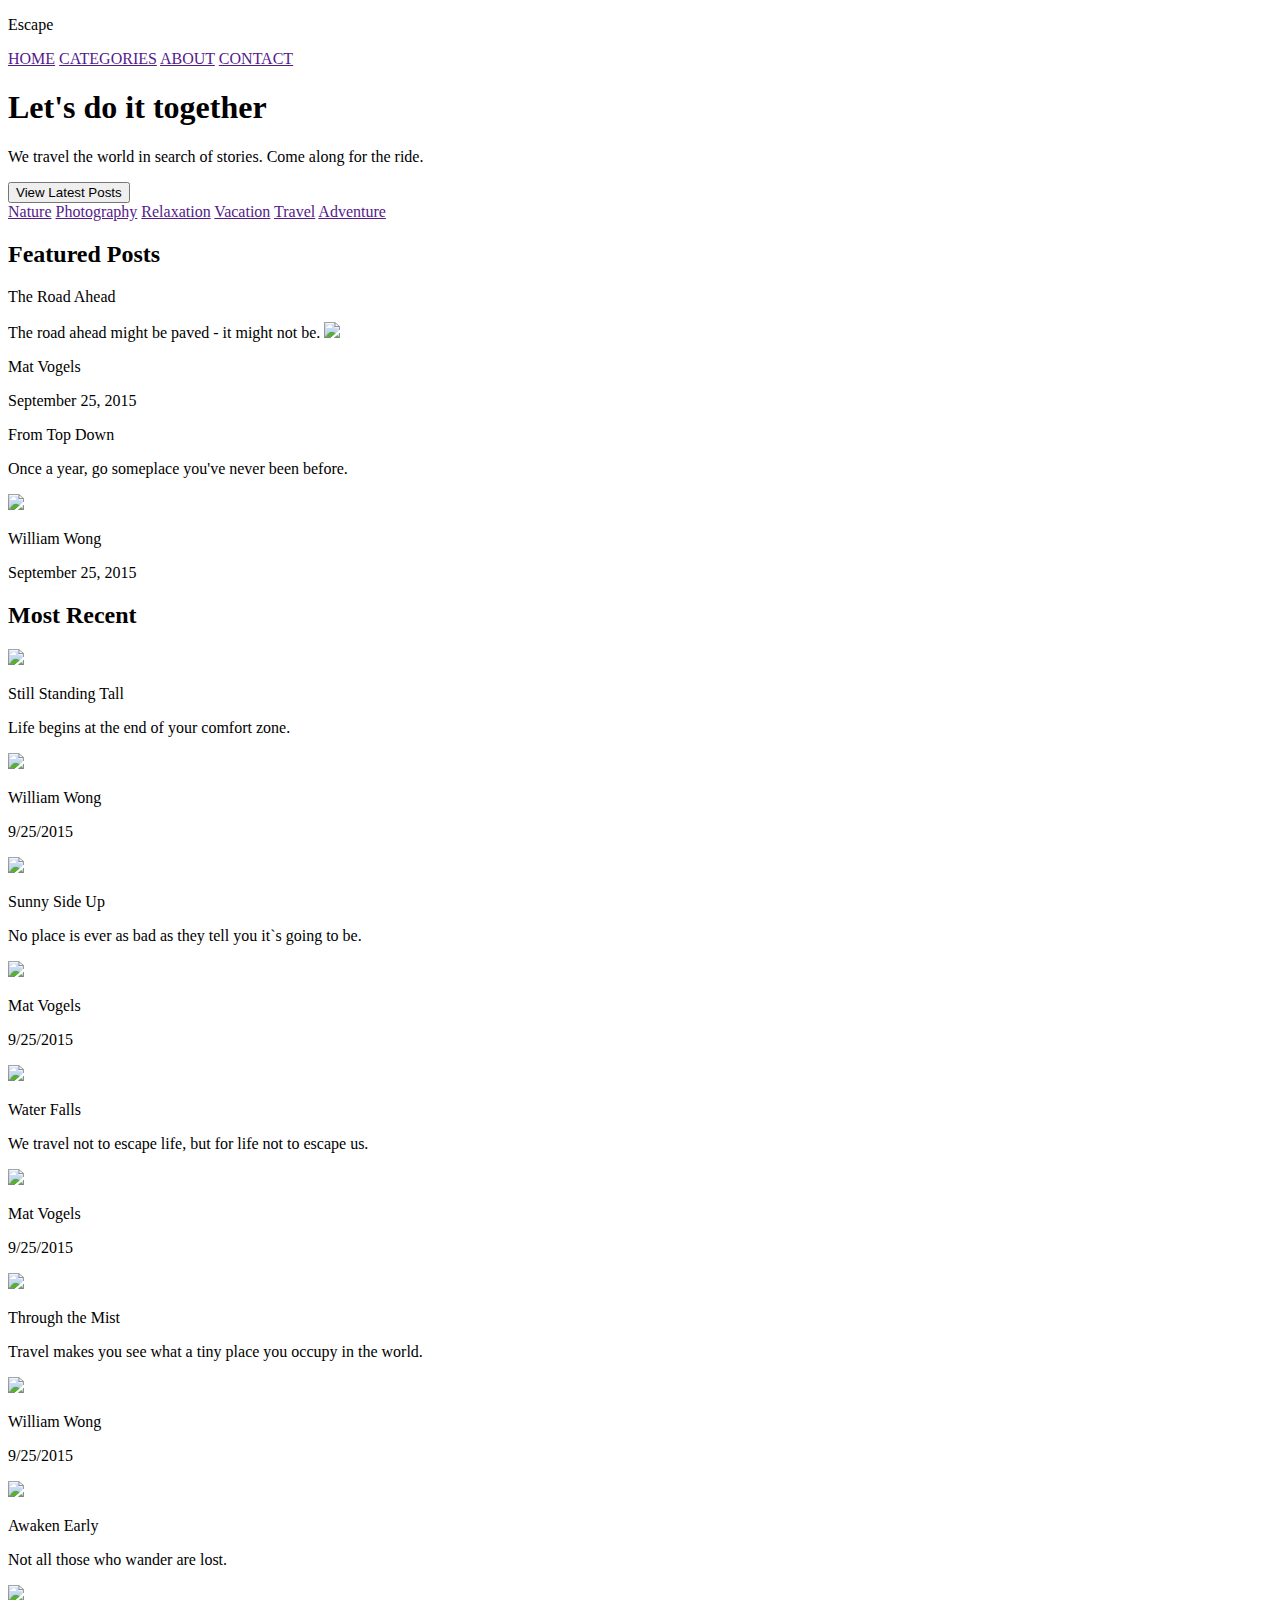
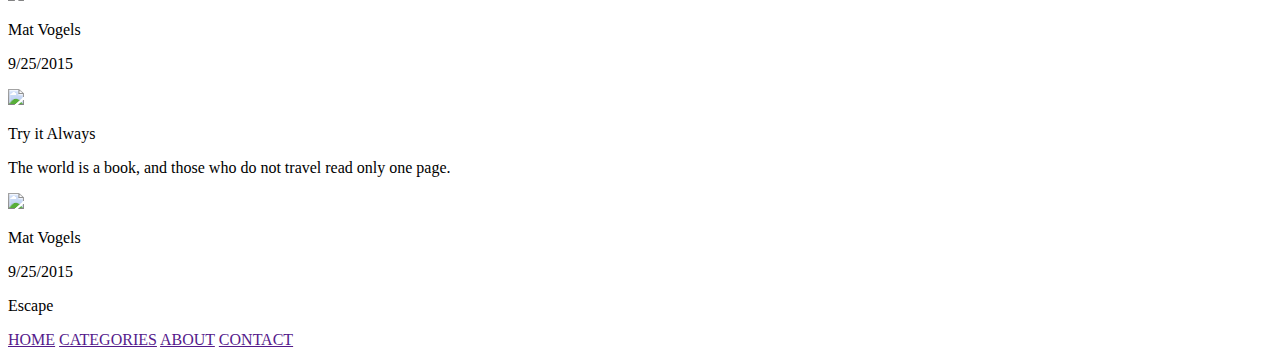
==== lab2/index.html @ 0b94650c "html" ====
<!DOCTYPE html>
<html>
    <header>
        <div>
            <p>Escape</p>
            <nav>
                <a href="">HOME</a>
                <a href="">CATEGORIES</a>
                <a href="">ABOUT</a>
                <a href="">CONTACT</a>
            </nav>
        </div>
        <h1>Let's do it together</h1>
        <p>We travel the world in search of stories. Come along for the ride.</p>
        <button class="LatestPosts" type="button">View Latest Posts</button>
        <nav>
            <a href="">Nature</a>
            <a href="">Photography</a>
            <a href="">Relaxation</a>
            <a href="">Vacation</a>
            <a href="">Travel</a>
            <a href="">Adventure</a>
        </nav>
    </header>
    <body>
        <div class="featuredPosts">
            <h2>Featured Posts</h2>
            <div class="post">
                <p>The Road Ahead</p>
                <p>The road ahead might be paved - it might not be.</span>
                <img src = "img/av/av1.jpg">
                <p>Mat Vogels</p>
                <p>September 25, 2015</p>
            </div>
            <div class="post">
                <p>From Top Down</p>
                <p>Once a year, go someplace you've never been before.</p>
                <img src = "img/av/av2.jpg">
                <p>William Wong</p>
                <p>September 25, 2015</p>
            </div>
        </div> 
        <div class="mostRecent">
            <h2>Most Recent</h2>
            <div class="post">
                <img src = "img/posts/post1.jpg">
                <p>Still Standing Tall</p>
                <p>Life begins at the end of your comfort zone.</p>
                <img src = "img/av/av2.jpg">
                <p>William Wong</p>
                <p>9/25/2015</p>
            </div>
            <div class="post">
                <img src = "img/posts/post2.png">
                <p>Sunny Side Up</p>
                <p>No place is ever as bad as they tell you it`s going to be.</p>
                <img src = "img/av/av1.jpg">
                <p>Mat Vogels</p>
                <p>9/25/2015</p>
            </div>
            <div class="post">
                <img src = "img/posts/post3.png">
                <p>Water Falls</p>
                <p>We travel not to escape life, but for life not to escape us.</p>
                <img src = "img/av/av1.jpg">
                <p>Mat Vogels</p>
                <p>9/25/2015</p>
            </div>
            <div class="post">
                <img src = "img/posts/post4.png">
                <p>Through the Mist</p>
                <p>Travel makes you see what a tiny place you occupy in the world.</p>
                <img src = "img/av/av2.jpg">
                <p>William Wong</p>
                <p>9/25/2015</p>
            </div>
            <div class="post">
                <img src = "img/posts/post5.png">
                <p>Awaken Early</p>
                <p>Not all those who wander are lost.</p>
                <img src = "img/av/av1.jpg">
                <p>Mat Vogels</p>
                <p>9/25/2015</p>
            </div>
            <div class="post">
                <img src = "img/posts/post6.png">
                <p>Try it Always</p>
                <p>The world is a book, and those who do not travel read only one page.</p>
                <img src = "img/av/av1.jpg">
                <p>Mat Vogels</p>
                <p>9/25/2015</p>
            </div>
        </div>      
    </body>
    <footer>
        <div>
            <p>Escape</p>
            <nav>
                <a href="">HOME</a>
                <a href="">CATEGORIES</a>
                <a href="">ABOUT</a>
                <a href="">CONTACT</a>
            </nav>
        </div>
    </footer>
</html>
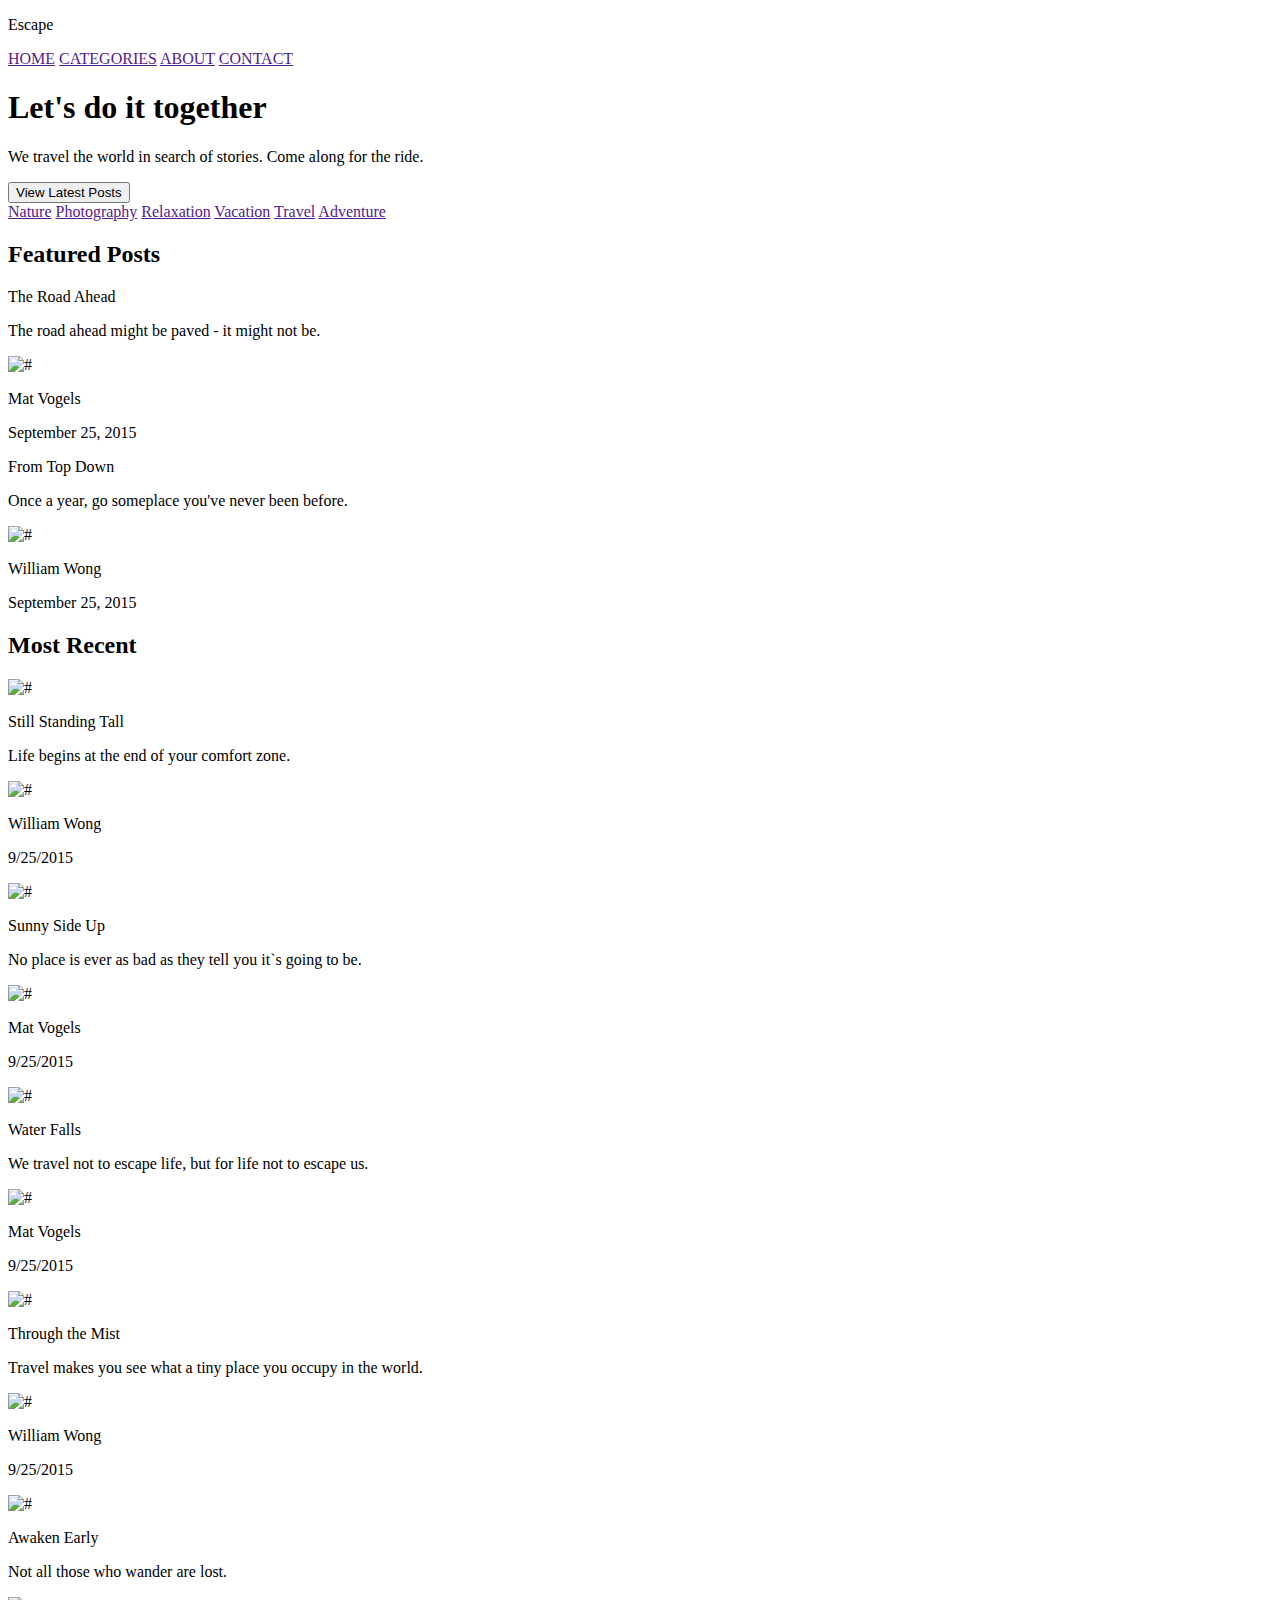
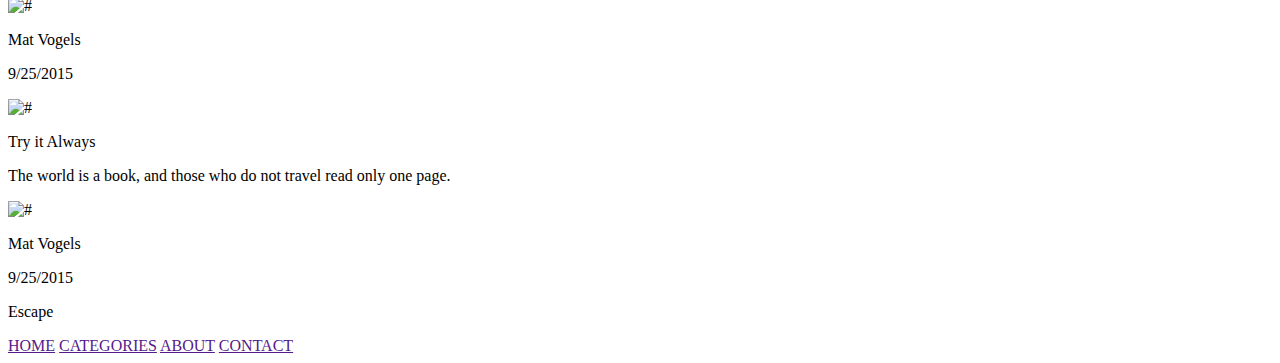
==== commit 85763e1d: "html" ====
--- a/lab2/index.html
+++ b/lab2/index.html
@@ -1,41 +1,45 @@
 <!DOCTYPE html>
-<html>
-    <header>
-        <div>
-            <p>Escape</p>
+<html lang="en-Us">
+    <head>
+        <meta charset="utf-8">
+        <title>Index</title>
+    </head>
+    <body>
+        <header>
+            <div>
+                <p>Escape</p>
+                <nav>
+                    <a href="">HOME</a>
+                    <a href="">CATEGORIES</a>
+                    <a href="">ABOUT</a>
+                    <a href="">CONTACT</a>
+                </nav>
+            </div>
+            <h1>Let's do it together</h1>
+            <p>We travel the world in search of stories. Come along for the ride.</p>
+            <button class="LatestPosts" type="button">View Latest Posts</button>
             <nav>
-                <a href="">HOME</a>
-                <a href="">CATEGORIES</a>
-                <a href="">ABOUT</a>
-                <a href="">CONTACT</a>
+                <a href="">Nature</a>
+                <a href="">Photography</a>
+                <a href="">Relaxation</a>
+                <a href="">Vacation</a>
+                <a href="">Travel</a>
+                <a href="">Adventure</a>
             </nav>
-        </div>
-        <h1>Let's do it together</h1>
-        <p>We travel the world in search of stories. Come along for the ride.</p>
-        <button class="LatestPosts" type="button">View Latest Posts</button>
-        <nav>
-            <a href="">Nature</a>
-            <a href="">Photography</a>
-            <a href="">Relaxation</a>
-            <a href="">Vacation</a>
-            <a href="">Travel</a>
-            <a href="">Adventure</a>
-        </nav>
-    </header>
-    <body>
+        </header>
         <div class="featuredPosts">
             <h2>Featured Posts</h2>
             <div class="post">
                 <p>The Road Ahead</p>
-                <p>The road ahead might be paved - it might not be.</span>
-                <img src = "img/av/av1.jpg">
+                <p>The road ahead might be paved - it might not be.</p>
+                <img src = "img/av/av1.jpg" alt="#">
                 <p>Mat Vogels</p>
                 <p>September 25, 2015</p>
             </div>
             <div class="post">
                 <p>From Top Down</p>
                 <p>Once a year, go someplace you've never been before.</p>
-                <img src = "img/av/av2.jpg">
+                <img src = "img/av/av2.jpg" alt="#">
                 <p>William Wong</p>
                 <p>September 25, 2015</p>
             </div>
@@ -43,64 +47,64 @@
         <div class="mostRecent">
             <h2>Most Recent</h2>
             <div class="post">
-                <img src = "img/posts/post1.jpg">
+                <img src = "img/posts/post1.jpg" alt="#">
                 <p>Still Standing Tall</p>
                 <p>Life begins at the end of your comfort zone.</p>
-                <img src = "img/av/av2.jpg">
+                <img src = "img/av/av2.jpg" alt="#">
                 <p>William Wong</p>
                 <p>9/25/2015</p>
             </div>
             <div class="post">
-                <img src = "img/posts/post2.png">
+                <img src = "img/posts/post2.png" alt="#">
                 <p>Sunny Side Up</p>
                 <p>No place is ever as bad as they tell you it`s going to be.</p>
-                <img src = "img/av/av1.jpg">
+                <img src = "img/av/av1.jpg" alt="#">
                 <p>Mat Vogels</p>
                 <p>9/25/2015</p>
             </div>
             <div class="post">
-                <img src = "img/posts/post3.png">
+                <img src = "img/posts/post3.png" alt="#">
                 <p>Water Falls</p>
                 <p>We travel not to escape life, but for life not to escape us.</p>
-                <img src = "img/av/av1.jpg">
+                <img src = "img/av/av1.jpg" alt="#">
                 <p>Mat Vogels</p>
                 <p>9/25/2015</p>
             </div>
             <div class="post">
-                <img src = "img/posts/post4.png">
+                <img src = "img/posts/post4.png" alt="#">
                 <p>Through the Mist</p>
                 <p>Travel makes you see what a tiny place you occupy in the world.</p>
-                <img src = "img/av/av2.jpg">
+                <img src = "img/av/av2.jpg" alt="#">
                 <p>William Wong</p>
                 <p>9/25/2015</p>
             </div>
             <div class="post">
-                <img src = "img/posts/post5.png">
+                <img src = "img/posts/post5.png" alt="#">
                 <p>Awaken Early</p>
                 <p>Not all those who wander are lost.</p>
-                <img src = "img/av/av1.jpg">
+                <img src = "img/av/av1.jpg" alt="#">
                 <p>Mat Vogels</p>
                 <p>9/25/2015</p>
             </div>
             <div class="post">
-                <img src = "img/posts/post6.png">
+                <img src = "img/posts/post6.png" alt="#">
                 <p>Try it Always</p>
                 <p>The world is a book, and those who do not travel read only one page.</p>
-                <img src = "img/av/av1.jpg">
+                <img src = "img/av/av1.jpg" alt="#">
                 <p>Mat Vogels</p>
                 <p>9/25/2015</p>
             </div>
         </div>      
+        <footer>
+            <div>
+                <p>Escape</p>
+                <nav>
+                    <a href="">HOME</a>
+                    <a href="">CATEGORIES</a>
+                    <a href="">ABOUT</a>
+                    <a href="">CONTACT</a>
+                </nav>
+            </div>
+        </footer>
     </body>
-    <footer>
-        <div>
-            <p>Escape</p>
-            <nav>
-                <a href="">HOME</a>
-                <a href="">CATEGORIES</a>
-                <a href="">ABOUT</a>
-                <a href="">CONTACT</a>
-            </nav>
-        </div>
-    </footer>
 </html>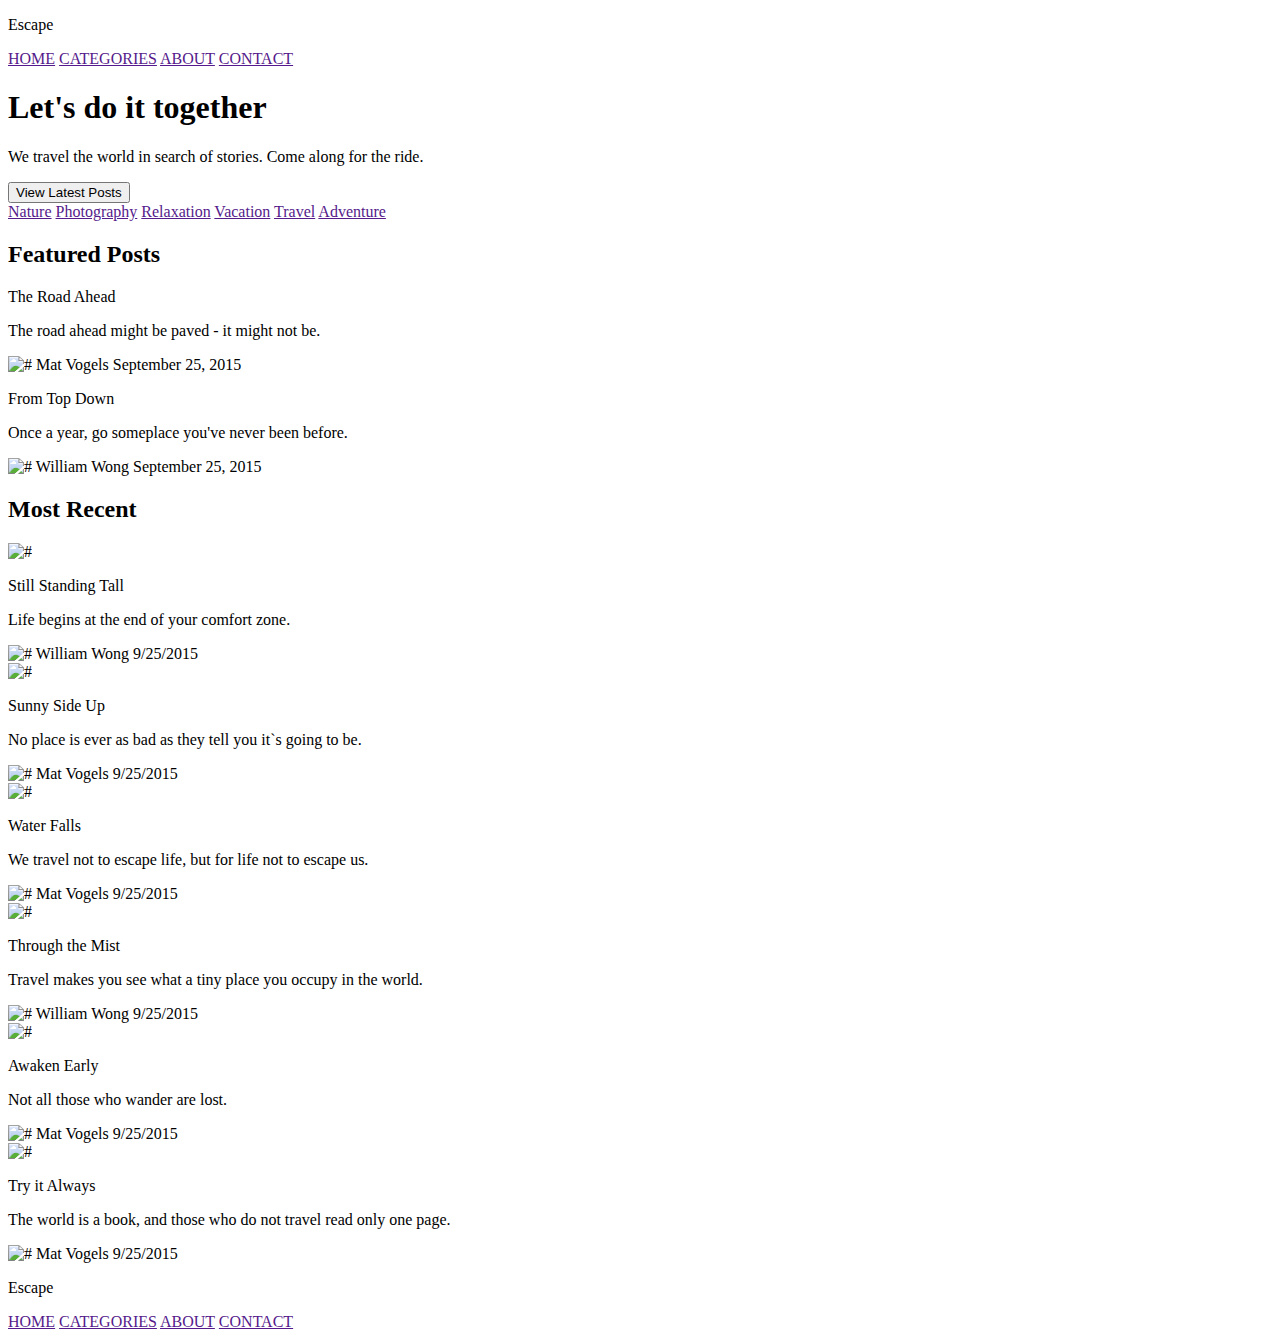
==== commit efc81588: "html" ====
--- a/lab2/index.html
+++ b/lab2/index.html
@@ -33,15 +33,15 @@
                 <p>The Road Ahead</p>
                 <p>The road ahead might be paved - it might not be.</p>
                 <img src = "img/av/av1.jpg" alt="#">
-                <p>Mat Vogels</p>
-                <p>September 25, 2015</p>
+                <span>Mat Vogels</span>
+                <span>September 25, 2015</span>
             </div>
             <div class="post">
                 <p>From Top Down</p>
                 <p>Once a year, go someplace you've never been before.</p>
                 <img src = "img/av/av2.jpg" alt="#">
-                <p>William Wong</p>
-                <p>September 25, 2015</p>
+                <span>William Wong</span>
+                <span>September 25, 2015</span>
             </div>
         </div> 
         <div class="mostRecent">
@@ -51,48 +51,48 @@
                 <p>Still Standing Tall</p>
                 <p>Life begins at the end of your comfort zone.</p>
                 <img src = "img/av/av2.jpg" alt="#">
-                <p>William Wong</p>
-                <p>9/25/2015</p>
+                <span>William Wong</span>
+                <span>9/25/2015</span>
             </div>
             <div class="post">
                 <img src = "img/posts/post2.png" alt="#">
                 <p>Sunny Side Up</p>
                 <p>No place is ever as bad as they tell you it`s going to be.</p>
                 <img src = "img/av/av1.jpg" alt="#">
-                <p>Mat Vogels</p>
-                <p>9/25/2015</p>
+                <span>Mat Vogels</span>
+                <span>9/25/2015</span>
             </div>
             <div class="post">
                 <img src = "img/posts/post3.png" alt="#">
                 <p>Water Falls</p>
                 <p>We travel not to escape life, but for life not to escape us.</p>
                 <img src = "img/av/av1.jpg" alt="#">
-                <p>Mat Vogels</p>
-                <p>9/25/2015</p>
+                <span>Mat Vogels</span>
+                <span>9/25/2015</span>
             </div>
             <div class="post">
                 <img src = "img/posts/post4.png" alt="#">
                 <p>Through the Mist</p>
                 <p>Travel makes you see what a tiny place you occupy in the world.</p>
                 <img src = "img/av/av2.jpg" alt="#">
-                <p>William Wong</p>
-                <p>9/25/2015</p>
+                <span>William Wong</span>
+                <span>9/25/2015</span>
             </div>
             <div class="post">
                 <img src = "img/posts/post5.png" alt="#">
                 <p>Awaken Early</p>
                 <p>Not all those who wander are lost.</p>
                 <img src = "img/av/av1.jpg" alt="#">
-                <p>Mat Vogels</p>
-                <p>9/25/2015</p>
+                <span>Mat Vogels</span>
+                <span>9/25/2015</span>
             </div>
             <div class="post">
                 <img src = "img/posts/post6.png" alt="#">
                 <p>Try it Always</p>
                 <p>The world is a book, and those who do not travel read only one page.</p>
                 <img src = "img/av/av1.jpg" alt="#">
-                <p>Mat Vogels</p>
-                <p>9/25/2015</p>
+                <span>Mat Vogels</span>
+                <span>9/25/2015</span>
             </div>
         </div>      
         <footer>
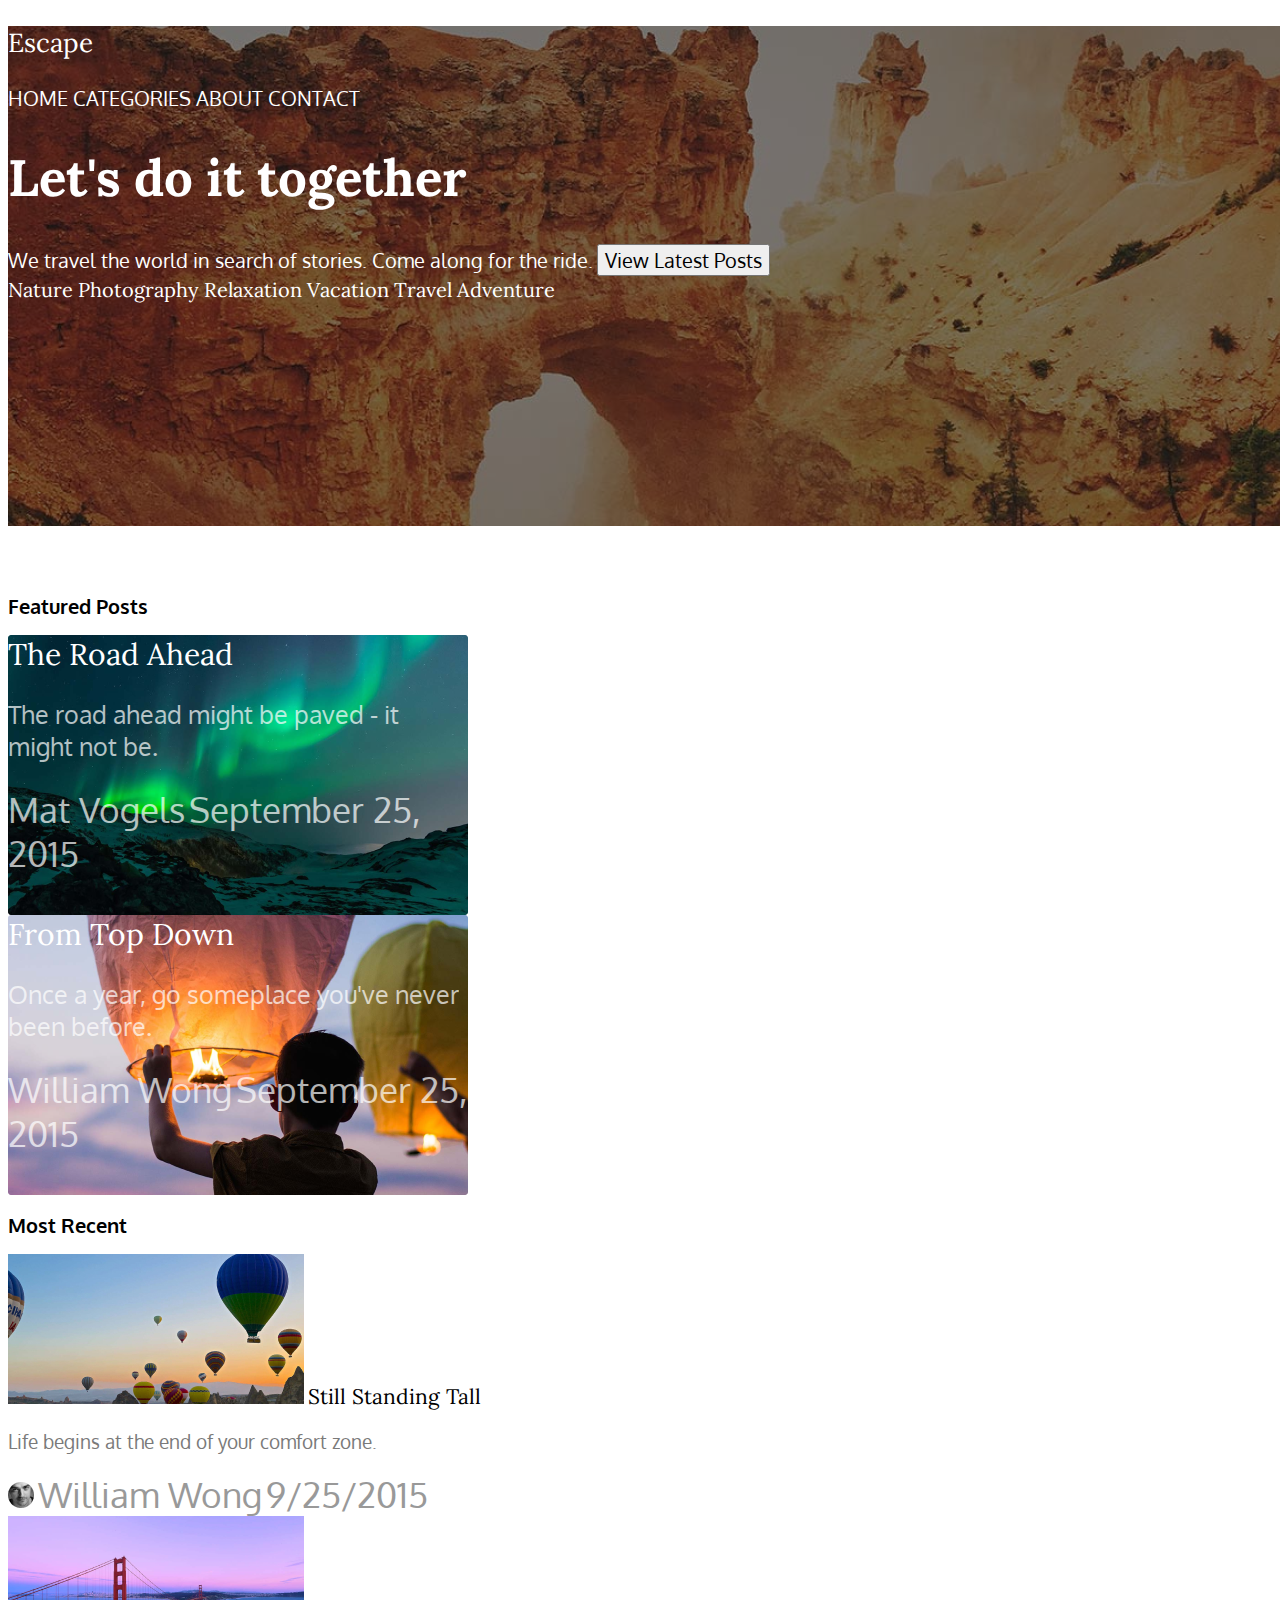
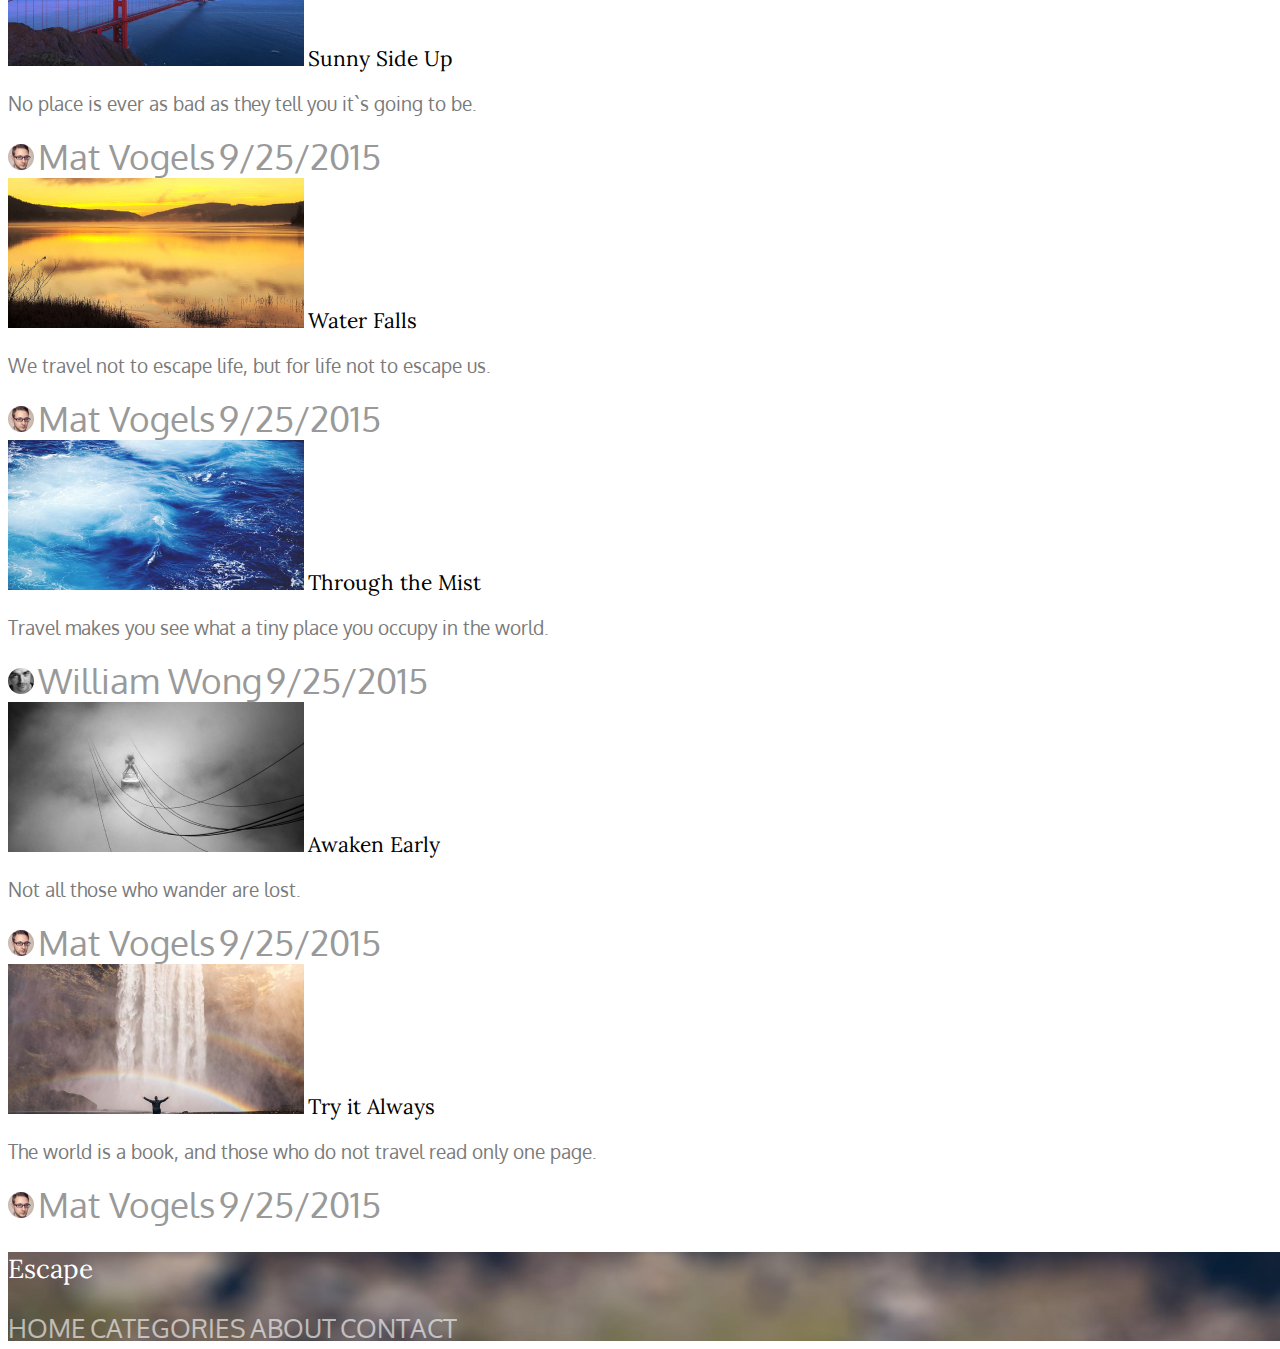
==== commit 60acd524: "lab3" ====
--- a/lab2/index.html
+++ b/lab2/index.html
@@ -3,106 +3,109 @@
     <head>
         <meta charset="utf-8">
         <title>Index</title>
+        <link rel="stylesheet" href="css/index.css">
+        <link rel="preconnect" href="https://fonts.googleapis.com">
+        <link rel="preconnect" href="https://fonts.gstatic.com" crossorigin>
+        <link href="https://fonts.googleapis.com/css2?family=Lora&display=swap" rel="stylesheet">
+        <link href="https://fonts.googleapis.com/css2?family=Lora&family=Oxygen:wght@300&display=swap" rel="stylesheet">
     </head>
     <body>
         <header>
-            <div>
-                <p>Escape</p>
-                <nav>
-                    <a href="">HOME</a>
-                    <a href="">CATEGORIES</a>
-                    <a href="">ABOUT</a>
-                    <a href="">CONTACT</a>
+            <div class="menu">
+                <p class="menu__p">Escape</p>
+                <nav class="menu__nav">
+                    <a class="menu__a" href="">HOME</a>
+                    <a class="menu__a" href="">CATEGORIES</a>
+                    <a class="menu__a" href="">ABOUT</a>
+                    <a class="menu__a" href="">CONTACT</a>
+                </nav>
+                <h1 class="menu__h1">Let's do it together</h1>
+                <span class="menu__span">We travel the world in search of stories. Come along for the ride.</span>
+                <button class="menu__button" type="button">View Latest Posts</button>
+                <nav class="menu__nav">
+                    <a  class="menu__a categories" href="">Nature</a>
+                    <a  class="menu__a categories" href="">Photography</a>
+                    <a  class="menu__a categories" href="">Relaxation</a>
+                    <a  class="menu__a categories" href="">Vacation</a>
+                    <a  class="menu__a categories" href="">Travel</a>
+                    <a  class="menu__a categories" href="">Adventure</a>
                 </nav>
             </div>
-            <h1>Let's do it together</h1>
-            <p>We travel the world in search of stories. Come along for the ride.</p>
-            <button class="LatestPosts" type="button">View Latest Posts</button>
-            <nav>
-                <a href="">Nature</a>
-                <a href="">Photography</a>
-                <a href="">Relaxation</a>
-                <a href="">Vacation</a>
-                <a href="">Travel</a>
-                <a href="">Adventure</a>
-            </nav>
         </header>
         <div class="featuredPosts">
-            <h2>Featured Posts</h2>
-            <div class="post">
-                <p>The Road Ahead</p>
-                <p>The road ahead might be paved - it might not be.</p>
-                <img src = "img/av/av1.jpg" alt="#">
-                <span>Mat Vogels</span>
-                <span>September 25, 2015</span>
+            <h2 class="featuredPosts__h2">Featured Posts</h2>
+            <div class="featuredPost1">
+                <a class="featuredPosts__a" href="the-road-ahead.html">The Road Ahead</a>
+                <p class="featuredPosts__p">The road ahead might be paved - it might not be.</p>
+                <span class="featuredPosts__span">Mat Vogels</span>
+                <span class="featuredPosts__span">September 25, 2015</span>
             </div>
-            <div class="post">
-                <p>From Top Down</p>
-                <p>Once a year, go someplace you've never been before.</p>
-                <img src = "img/av/av2.jpg" alt="#">
-                <span>William Wong</span>
-                <span>September 25, 2015</span>
+            <div class="featuredPost2">
+                <a class="featuredPosts__a" href="#">From Top Down</a>
+                <p class="featuredPosts__p">Once a year, go someplace you've never been before.</p>
+                <span class="featuredPosts__span">William Wong</span>
+                <span class="featuredPosts__span">September 25, 2015</span>
             </div>
         </div> 
         <div class="mostRecent">
             <h2>Most Recent</h2>
-            <div class="post">
+            <div class="mostRecentPost">
                 <img src = "img/posts/post1.jpg" alt="#">
-                <p>Still Standing Tall</p>
-                <p>Life begins at the end of your comfort zone.</p>
+                <a class="mostRecentPost__a" href="#">Still Standing Tall</a>
+                <p class="mostRecentPost__p">Life begins at the end of your comfort zone.</p>
                 <img src = "img/av/av2.jpg" alt="#">
-                <span>William Wong</span>
-                <span>9/25/2015</span>
+                <span class="mostRecentPost__span">William Wong</span>
+                <span class="mostRecentPost__span">9/25/2015</span>
             </div>
-            <div class="post">
+            <div class="mostRecentPost">
                 <img src = "img/posts/post2.png" alt="#">
-                <p>Sunny Side Up</p>
-                <p>No place is ever as bad as they tell you it`s going to be.</p>
+                <a class="mostRecentPost__a" href="#">Sunny Side Up</a>
+                <p class="mostRecentPost__p">No place is ever as bad as they tell you it`s going to be.</p>
                 <img src = "img/av/av1.jpg" alt="#">
-                <span>Mat Vogels</span>
-                <span>9/25/2015</span>
+                <span class="mostRecentPost__span">Mat Vogels</span>
+                <span class="mostRecentPost__span">9/25/2015</span>
             </div>
-            <div class="post">
+            <div class="mostRecentPost">
                 <img src = "img/posts/post3.png" alt="#">
-                <p>Water Falls</p>
-                <p>We travel not to escape life, but for life not to escape us.</p>
+                <a class="mostRecentPost__a" href="#">Water Falls</a>
+                <p class="mostRecentPost__p">We travel not to escape life, but for life not to escape us.</p>
                 <img src = "img/av/av1.jpg" alt="#">
-                <span>Mat Vogels</span>
-                <span>9/25/2015</span>
+                <span class="mostRecentPost__span">Mat Vogels</span>
+                <span class="mostRecentPost__span">9/25/2015</span>
             </div>
-            <div class="post">
+            <div class="mostRecentPost">
                 <img src = "img/posts/post4.png" alt="#">
-                <p>Through the Mist</p>
-                <p>Travel makes you see what a tiny place you occupy in the world.</p>
+                <a class="mostRecentPost__a" href="#">Through the Mist</a>
+                <p class="mostRecentPost__p">Travel makes you see what a tiny place you occupy in the world.</p>
                 <img src = "img/av/av2.jpg" alt="#">
-                <span>William Wong</span>
-                <span>9/25/2015</span>
+                <span class="mostRecentPost__span">William Wong</span>
+                <span class="mostRecentPost__span">9/25/2015</span>
             </div>
-            <div class="post">
+            <div class="mostRecentPost">
                 <img src = "img/posts/post5.png" alt="#">
-                <p>Awaken Early</p>
-                <p>Not all those who wander are lost.</p>
+                <a class="mostRecentPost__a" href="#">Awaken Early</a>
+                <p class="mostRecentPost__p">Not all those who wander are lost.</p>
                 <img src = "img/av/av1.jpg" alt="#">
-                <span>Mat Vogels</span>
-                <span>9/25/2015</span>
+                <span class="mostRecentPost__span">Mat Vogels</span>
+                <span class="mostRecentPost__span">9/25/2015</span>
             </div>
-            <div class="post">
+            <div class="mostRecentPost">
                 <img src = "img/posts/post6.png" alt="#">
-                <p>Try it Always</p>
-                <p>The world is a book, and those who do not travel read only one page.</p>
+                <a class="mostRecentPost__a" href="#">Try it Always</a>
+                <p class="mostRecentPost__p">The world is a book, and those who do not travel read only one page.</p>
                 <img src = "img/av/av1.jpg" alt="#">
-                <span>Mat Vogels</span>
-                <span>9/25/2015</span>
+                <span class="mostRecentPost__span">Mat Vogels</span>
+                <span class="mostRecentPost__span">9/25/2015</span>
             </div>
         </div>      
         <footer>
-            <div>
-                <p>Escape</p>
-                <nav>
-                    <a href="">HOME</a>
-                    <a href="">CATEGORIES</a>
-                    <a href="">ABOUT</a>
-                    <a href="">CONTACT</a>
+            <div class="footer">
+                <p class="footer__p">Escape</p>
+                <nav class="footer__nav">
+                    <a class="footer__a" href="">HOME</a>
+                    <a class="footer__a" href="">CATEGORIES</a>
+                    <a class="footer__a" href="">ABOUT</a>
+                    <a class="footer__a" href="">CONTACT</a>
                 </nav>
             </div>
         </footer>
--- a/lab2/css/index.css
+++ b/lab2/css/index.css
@@ -0,0 +1,142 @@
+header
+{
+    background-image: url("../img/menu_background.png");
+    height: 550px;
+    width: 1440px;
+    background-repeat: no-repeat;
+    color: white;
+}
+
+a
+{
+    text-decoration: none;
+}
+
+h2 
+{
+    font-family: 'Oxygen', serif;
+    font-size: 20px;
+}
+
+.menu__p 
+{
+    font-family: 'Lora', serif;
+    font-size: 26px;
+}
+
+.menu__nav
+{
+    font-family: 'Oxygen', serif;
+    font-size: 20px;
+}
+
+.menu__a{
+    color: white;
+}
+
+.menu__h1 
+{
+    font-family: 'Lora', serif;
+    font-size: 51px;
+}
+
+.menu__span
+{
+    font-family: 'Oxygen', serif;
+    font-size: 20px;
+}
+
+.menu__button
+{
+    font-family: 'Oxygen', serif;
+    font-size: 20px;
+}
+
+.categories 
+{
+    font-family: 'Lora', serif;
+    font-size: 20px;
+}
+
+.featuredPost1
+{
+    background-image: url("../img/posts/featuredPost1.png");
+    background-repeat: no-repeat;
+    height: 280px;
+    width: 460px;
+    color: white;
+}
+
+.featuredPost2
+{
+    background-image: url("../img/posts/featuredPost2.png");
+    background-repeat: no-repeat;
+    height: 280px;
+    width: 460px;
+    color: white;
+}
+
+.featuredPosts__a 
+{
+    font-family: 'Lora', serif;
+    font-size: 30px;
+    color: white;  
+}
+
+.featuredPosts__p
+{
+    font-family: 'Oxygen', serif;
+    font-size: 25px;
+    opacity: .7;
+}
+
+.featuredPosts__span
+{
+    font-family: 'Oxygen', serif;
+    font-size: 35px;
+    opacity: .7;
+}
+
+.mostRecentPost__a
+{
+    font-family: 'Lora', serif;
+    font-size: 21px;
+    color: black;
+}
+
+.mostRecentPost__p
+{
+    font-family: 'Oxygen', serif;
+    font-size: 19px;
+    color: #7A7A7A;
+}
+
+.mostRecentPost__span
+{
+    font-family: 'Oxygen', serif;
+    font-size: 35px;
+    color: #999999;
+}
+
+footer
+{
+    background-image: url("../img/footer.png");
+    height: 89px;
+    width: 1440px;
+    color: white;
+}
+
+.footer__p
+{
+    font-family: 'Lora', serif;
+    font-size: 26px;
+}
+
+.footer__a
+{
+    font-family: 'Oxygen', serif;
+    font-size: 26px;
+    text-decoration: none;
+    color: white;
+    opacity: .6;
+}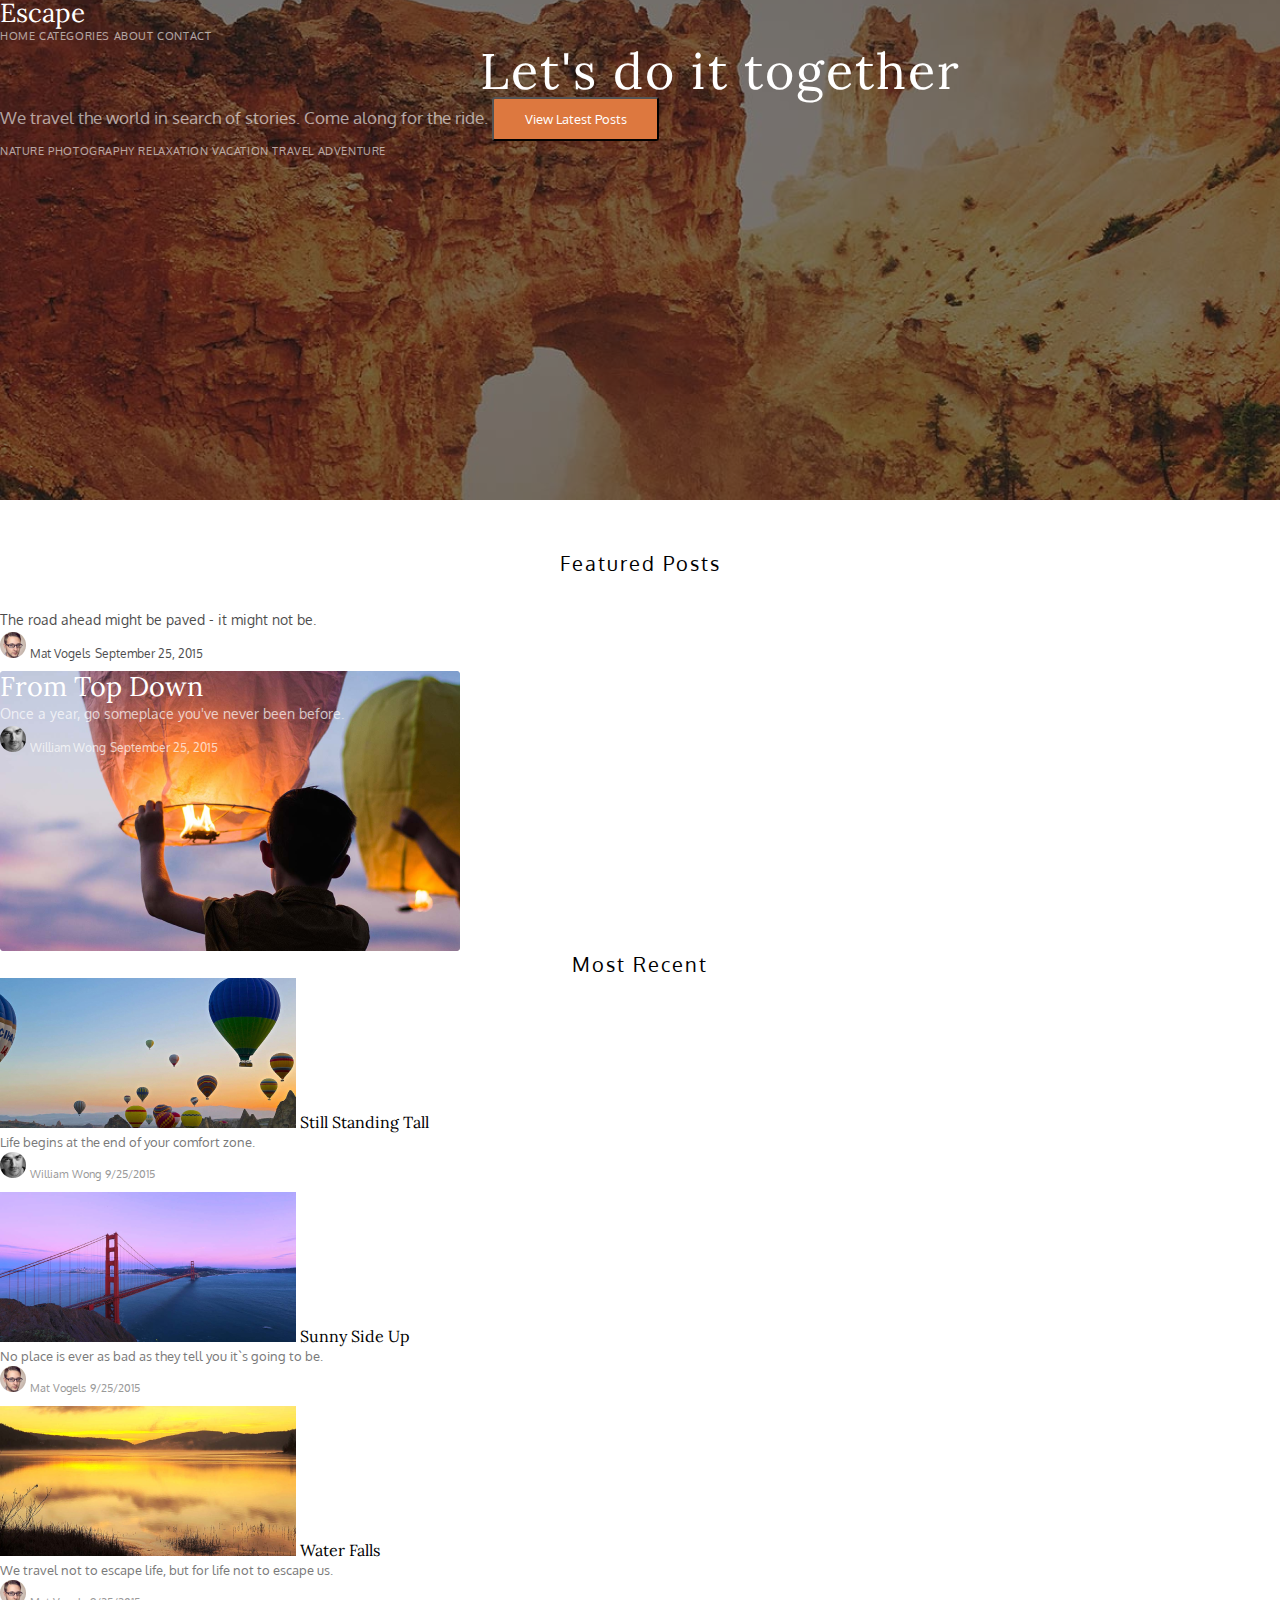
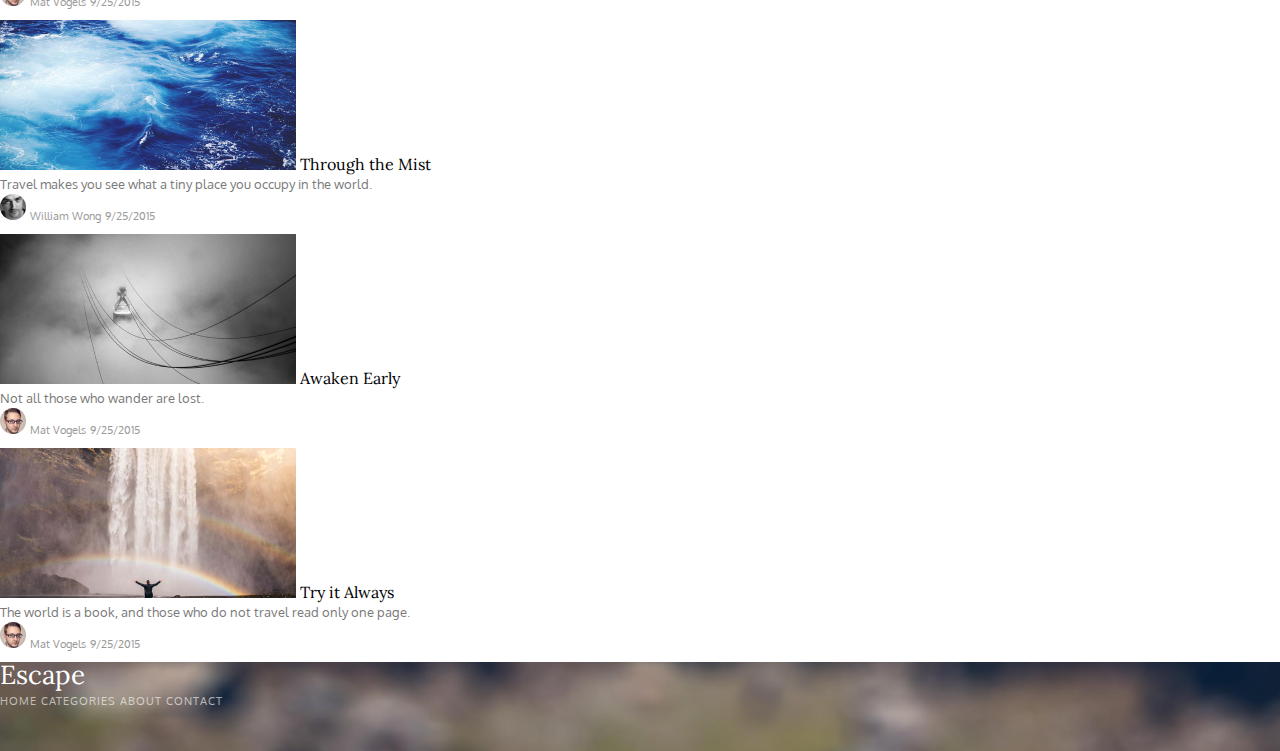
==== commit 51655b0f: "lab2" ====
--- a/lab2/index.html
+++ b/lab2/index.html
@@ -4,6 +4,7 @@
         <meta charset="utf-8">
         <title>Index</title>
         <link rel="stylesheet" href="css/index.css">
+        <link rel="stylesheet" href="css/header.css">
         <link rel="preconnect" href="https://fonts.googleapis.com">
         <link rel="preconnect" href="https://fonts.gstatic.com" crossorigin>
         <link href="https://fonts.googleapis.com/css2?family=Lora&display=swap" rel="stylesheet">
@@ -14,98 +15,101 @@
             <div class="menu">
                 <p class="menu__p">Escape</p>
                 <nav class="menu__nav">
-                    <a class="menu__a" href="">HOME</a>
-                    <a class="menu__a" href="">CATEGORIES</a>
-                    <a class="menu__a" href="">ABOUT</a>
-                    <a class="menu__a" href="">CONTACT</a>
+                    <a class="menu__a" href="#">Home</a>
+                    <a class="menu__a" href="#">Categories</a>
+                    <a class="menu__a" href="#">About</a>
+                    <a class="menu__a" href="#">Contact</a>
                 </nav>
                 <h1 class="menu__h1">Let's do it together</h1>
                 <span class="menu__span">We travel the world in search of stories. Come along for the ride.</span>
                 <button class="menu__button" type="button">View Latest Posts</button>
                 <nav class="menu__nav">
-                    <a  class="menu__a categories" href="">Nature</a>
-                    <a  class="menu__a categories" href="">Photography</a>
-                    <a  class="menu__a categories" href="">Relaxation</a>
-                    <a  class="menu__a categories" href="">Vacation</a>
-                    <a  class="menu__a categories" href="">Travel</a>
-                    <a  class="menu__a categories" href="">Adventure</a>
+                    <a  class="menu__a" href="#">Nature</a>
+                    <a  class="menu__a" href="#">Photography</a>
+                    <a  class="menu__a" href="#">Relaxation</a>
+                    <a  class="menu__a" href="#">Vacation</a>
+                    <a  class="menu__a" href="#">Travel</a>
+                    <a  class="menu__a" href="#">Adventure</a>
                 </nav>
             </div>
         </header>
-        <div class="featuredPosts">
-            <h2 class="featuredPosts__h2">Featured Posts</h2>
-            <div class="featuredPost1">
-                <a class="featuredPosts__a" href="the-road-ahead.html">The Road Ahead</a>
-                <p class="featuredPosts__p">The road ahead might be paved - it might not be.</p>
-                <span class="featuredPosts__span">Mat Vogels</span>
-                <span class="featuredPosts__span">September 25, 2015</span>
+        <!-- По бэм: dont use tags in class names, _ mofidier - sostavnoe name  -->
+        <div class="featured_posts">
+            <h2 class="featured_posts__h2">Featured Posts</h2>
+            <div class="featured_post1">
+                <a class="featured_posts__a" href="the-road-ahead.html">The Road Ahead</a>
+                <p class="featured_posts__p">The road ahead might be paved - it might not be.</p>
+                <img src="../lab2/img/av/av1.png" alt="#">
+                <span class="featured_posts__span">Mat Vogels</span>
+                <span class="featured_posts__span">September 25, 2015</span>
             </div>
-            <div class="featuredPost2">
-                <a class="featuredPosts__a" href="#">From Top Down</a>
-                <p class="featuredPosts__p">Once a year, go someplace you've never been before.</p>
-                <span class="featuredPosts__span">William Wong</span>
-                <span class="featuredPosts__span">September 25, 2015</span>
+            <div class="featured_post2">
+                <a class="featured_posts__a" href="#">From Top Down</a>
+                <p class="featured_posts__p">Once a year, go someplace you've never been before.</p>
+                <img src="../lab2/img/av/av2.png" alt="#">
+                <span class="featured_posts__span">William Wong</span>
+                <span class="featured_posts__span">September 25, 2015</span>
             </div>
         </div> 
-        <div class="mostRecent">
-            <h2>Most Recent</h2>
-            <div class="mostRecentPost">
+        <div class="most_recent">
+            <h2 class="most_recent__h2">Most Recent</h2>
+            <div class="most_recent_post">
                 <img src = "img/posts/post1.jpg" alt="#">
-                <a class="mostRecentPost__a" href="#">Still Standing Tall</a>
-                <p class="mostRecentPost__p">Life begins at the end of your comfort zone.</p>
-                <img src = "img/av/av2.jpg" alt="#">
-                <span class="mostRecentPost__span">William Wong</span>
-                <span class="mostRecentPost__span">9/25/2015</span>
+                <a class="most_recent_post__a" href="#">Still Standing Tall</a>
+                <p class="most_recent_post__p">Life begins at the end of your comfort zone.</p>
+                <img src = "img/av/av2.png" alt="#">
+                <span class="most_recent_post__span">William Wong</span>
+                <span class="most_recent_post__span">9/25/2015</span>
             </div>
-            <div class="mostRecentPost">
+            <div class="most_recent_post">
                 <img src = "img/posts/post2.png" alt="#">
-                <a class="mostRecentPost__a" href="#">Sunny Side Up</a>
-                <p class="mostRecentPost__p">No place is ever as bad as they tell you it`s going to be.</p>
-                <img src = "img/av/av1.jpg" alt="#">
-                <span class="mostRecentPost__span">Mat Vogels</span>
-                <span class="mostRecentPost__span">9/25/2015</span>
+                <a class="most_recent_post__a" href="#">Sunny Side Up</a>
+                <p class="most_recent_post__p">No place is ever as bad as they tell you it`s going to be.</p>
+                <img src = "img/av/av1.png" alt="#">
+                <span class="most_recent_post__span">Mat Vogels</span>
+                <span class="most_recent_post__span">9/25/2015</span>
             </div>
-            <div class="mostRecentPost">
+            <div class="most_recent_post">
                 <img src = "img/posts/post3.png" alt="#">
-                <a class="mostRecentPost__a" href="#">Water Falls</a>
-                <p class="mostRecentPost__p">We travel not to escape life, but for life not to escape us.</p>
-                <img src = "img/av/av1.jpg" alt="#">
-                <span class="mostRecentPost__span">Mat Vogels</span>
-                <span class="mostRecentPost__span">9/25/2015</span>
+                <a class="most_recent_post__a" href="#">Water Falls</a>
+                <p class="most_recent_post__p">We travel not to escape life, but for life not to escape us.</p>
+                <img src = "img/av/av1.png" alt="#">
+                <span class="most_recent_post__span">Mat Vogels</span>
+                <span class="most_recent_post__span">9/25/2015</span>
             </div>
-            <div class="mostRecentPost">
+            <div class="most_recent_post">
                 <img src = "img/posts/post4.png" alt="#">
-                <a class="mostRecentPost__a" href="#">Through the Mist</a>
-                <p class="mostRecentPost__p">Travel makes you see what a tiny place you occupy in the world.</p>
-                <img src = "img/av/av2.jpg" alt="#">
-                <span class="mostRecentPost__span">William Wong</span>
-                <span class="mostRecentPost__span">9/25/2015</span>
+                <a class="most_recent_post__a" href="#">Through the Mist</a>
+                <p class="most_recent_post__p">Travel makes you see what a tiny place you occupy in the world.</p>
+                <img src = "img/av/av2.png" alt="#">
+                <span class="most_recent_post__span">William Wong</span>
+                <span class="most_recent_post__span">9/25/2015</span>
             </div>
-            <div class="mostRecentPost">
+            <div class="most_recent_post">
                 <img src = "img/posts/post5.png" alt="#">
-                <a class="mostRecentPost__a" href="#">Awaken Early</a>
-                <p class="mostRecentPost__p">Not all those who wander are lost.</p>
-                <img src = "img/av/av1.jpg" alt="#">
-                <span class="mostRecentPost__span">Mat Vogels</span>
-                <span class="mostRecentPost__span">9/25/2015</span>
+                <a class="most_recent_post__a" href="#">Awaken Early</a>
+                <p class="most_recent_post__p">Not all those who wander are lost.</p>
+                <img src = "img/av/av1.png" alt="#">
+                <span class="most_recent_post__span">Mat Vogels</span>
+                <span class="most_recent_post__span">9/25/2015</span>
             </div>
-            <div class="mostRecentPost">
+            <div class="most_recent_post">
                 <img src = "img/posts/post6.png" alt="#">
-                <a class="mostRecentPost__a" href="#">Try it Always</a>
-                <p class="mostRecentPost__p">The world is a book, and those who do not travel read only one page.</p>
-                <img src = "img/av/av1.jpg" alt="#">
-                <span class="mostRecentPost__span">Mat Vogels</span>
-                <span class="mostRecentPost__span">9/25/2015</span>
+                <a class="most_recent_post__a" href="#">Try it Always</a>
+                <p class="most_recent_post__p">The world is a book, and those who do not travel read only one page.</p>
+                <img src = "img/av/av1.png" alt="#">
+                <span class="most_recent_post__span">Mat Vogels</span>
+                <span class="most_recent_post__span">9/25/2015</span>
             </div>
         </div>      
         <footer>
             <div class="footer">
                 <p class="footer__p">Escape</p>
                 <nav class="footer__nav">
-                    <a class="footer__a" href="">HOME</a>
-                    <a class="footer__a" href="">CATEGORIES</a>
-                    <a class="footer__a" href="">ABOUT</a>
-                    <a class="footer__a" href="">CONTACT</a>
+                    <a class="footer__a" href="#">Home</a>
+                    <a class="footer__a" href="#">Categories</a>
+                    <a class="footer__a" href="#">About</a>
+                    <a class="footer__a" href="#">Contact</a>
                 </nav>
             </div>
         </footer>
--- a/lab2/css/index.css
+++ b/lab2/css/index.css
@@ -1,3 +1,14 @@
+* {
+    margin: 0;
+    padding: 0;
+}
+
+body
+{
+    margin: 0;
+    padding: 0;
+}
+
 header
 {
     background-image: url("../img/menu_background.png");
@@ -5,6 +16,9 @@
     width: 1440px;
     background-repeat: no-repeat;
     color: white;
+    left: 0%;
+    right: 0%;
+    top: 0px;
 }
 
 a
@@ -14,107 +28,159 @@
 
 h2 
 {
-    font-family: 'Oxygen', serif;
+    font-family: 'Oxygen', normal;
+    font-weight: 400;
     font-size: 20px;
+    line-height: 27px;
+    text-align: center;
+    letter-spacing: 2px;
 }
 
 .menu__p 
 {
-    font-family: 'Lora', serif;
+    font-family: 'Lora', normal;
+    font-weight: 400;
     font-size: 26px;
+    line-height: 26px;
 }
 
 .menu__nav
 {
-    font-family: 'Oxygen', serif;
-    font-size: 20px;
+    font-family: 'Oxygen', normal;
+    font-weight: 400;
+    font-size: 11px;
+    line-height: 20px;
+    letter-spacing: 0.6px;
+    text-transform: uppercase;
 }
 
 .menu__a{
     color: white;
+    opacity: 0.6;
 }
 
 .menu__h1 
 {
-    font-family: 'Lora', serif;
-    font-size: 51px;
+    font-family: 'Lora', normal;
+    font-weight: 400;
+    font-size: 50px;
+    line-height: 51px;
+    text-align: center;
+    letter-spacing: 2px;
 }
 
 .menu__span
 {
-    font-family: 'Oxygen', serif;
-    font-size: 20px;
+    font-family: 'Oxygen', normal;
+    font-weight: 400;
+    font-size: 17px;
+    line-height: 20px;
+    opacity: 0.6;
 }
 
 .menu__button
 {
-    font-family: 'Oxygen', serif;
-    font-size: 20px;
+    font-family: 'Oxygen', normal;
+    font-weight: 400;
+    font-size: 13px;
+    line-height: 20px;
+
+    height: 44px;
+    width: 167px;
+
+    background: #DD783F;
+    border-radius: 3px;
+    text-align: center;
+    color: white;
+
+
+
 }
 
 .categories 
 {
-    font-family: 'Lora', serif;
-    font-size: 20px;
-}
-
-.featuredPost1
-{
-    background-image: url("../img/posts/featuredPost1.png");
+    /* difference between ser-f and san-serif*/
+    /* font-family: 'Lora', serif;
+    font-style: normal;
+    font-weight: 400;
+    font-size: 14px;
+    line-height: 20px; */
+    font: 14px/20px 'Lora', serif;
+    text-align: center;
+    color: #768088;
+}
+
+.featured_post
+{
+   
     background-repeat: no-repeat;
     height: 280px;
-    width: 460px;
-    color: white;
-}
-
-.featuredPost2
+    color: white;
+}
+/* change to modifier */
+.featured-post_background_northen-lights {
+    background-image: url("../img/posts/featuredPost1.png");
+}
+
+.featured_post2
 {
     background-image: url("../img/posts/featuredPost2.png");
     background-repeat: no-repeat;
     height: 280px;
-    width: 460px;
-    color: white;
-}
-
-.featuredPosts__a 
-{
-    font-family: 'Lora', serif;
-    font-size: 30px;
+    color: white;
+}
+
+.featured_posts__a 
+{
+    font-family: 'Lora', normal;
+    font-weight: 400;
+    font-size: 27px;
+    line-height: 30px;
     color: white;  
 }
 
-.featuredPosts__p
-{
-    font-family: 'Oxygen', serif;
-    font-size: 25px;
+.featured_posts__p
+{
+    font-family: 'Oxygen', normal;
+    font-weight: 400;
+    font-size: 14px;
+    line-height: 25px;
     opacity: .7;
 }
 
-.featuredPosts__span
-{
-    font-family: 'Oxygen', serif;
-    font-size: 35px;
+.featured_posts__span
+{
+    font-family: 'Oxygen', normal;
+    font-weight: 400;
+    font-size: 12px;
+    line-height: 35px;
     opacity: .7;
 }
 
-.mostRecentPost__a
-{
-    font-family: 'Lora', serif;
-    font-size: 21px;
+.most_recent_post__a
+{
+    font-family: 'Lora', normal;
+    font-weight: 400;
+    font-size: 16px;
+    line-height: 21px;
     color: black;
 }
 
-.mostRecentPost__p
-{
-    font-family: 'Oxygen', serif;
-    font-size: 19px;
+.most_recent_post__p
+{
+    font-family: 'Oxygen', normal;
+    font-weight: 400;
+    font-size: 13px;
+    line-height: 19px;
     color: #7A7A7A;
 }
 
-.mostRecentPost__span
-{
-    font-family: 'Oxygen', serif;
-    font-size: 35px;
+.most_recent_post__span
+{
+    font-family: 'Oxygen', normal;
+    font-weight: 400;
+    font-size: 11px;
+    line-height: 35px;  
     color: #999999;
 }
 
@@ -128,15 +194,21 @@
 
 .footer__p
 {
-    font-family: 'Lora', serif;
+    font-family: 'Lora', normal;
+    font-weight: 400;
     font-size: 26px;
+    line-height: 26px;
 }
 
 .footer__a
 {
-    font-family: 'Oxygen', serif;
-    font-size: 26px;
-    text-decoration: none;
+    font-family: 'Oxygen', normal;
+    font-weight: 400;
+    font-size: 11px;
+    line-height: 26px;
+    text-align: right;
+    letter-spacing: 1px;
+    text-transform: uppercase;
     color: white;
     opacity: .6;
 }--- a/lab2/css/header.css
+++ b/lab2/css/header.css
@@ -0,0 +1,9 @@
+.menu__nav
+{
+    font-family: 'Oxygen', normal;
+    font-weight: 400;
+    font-size: 11px;
+    line-height: 20px;
+    letter-spacing: 0.6px;
+    text-transform: uppercase;
+}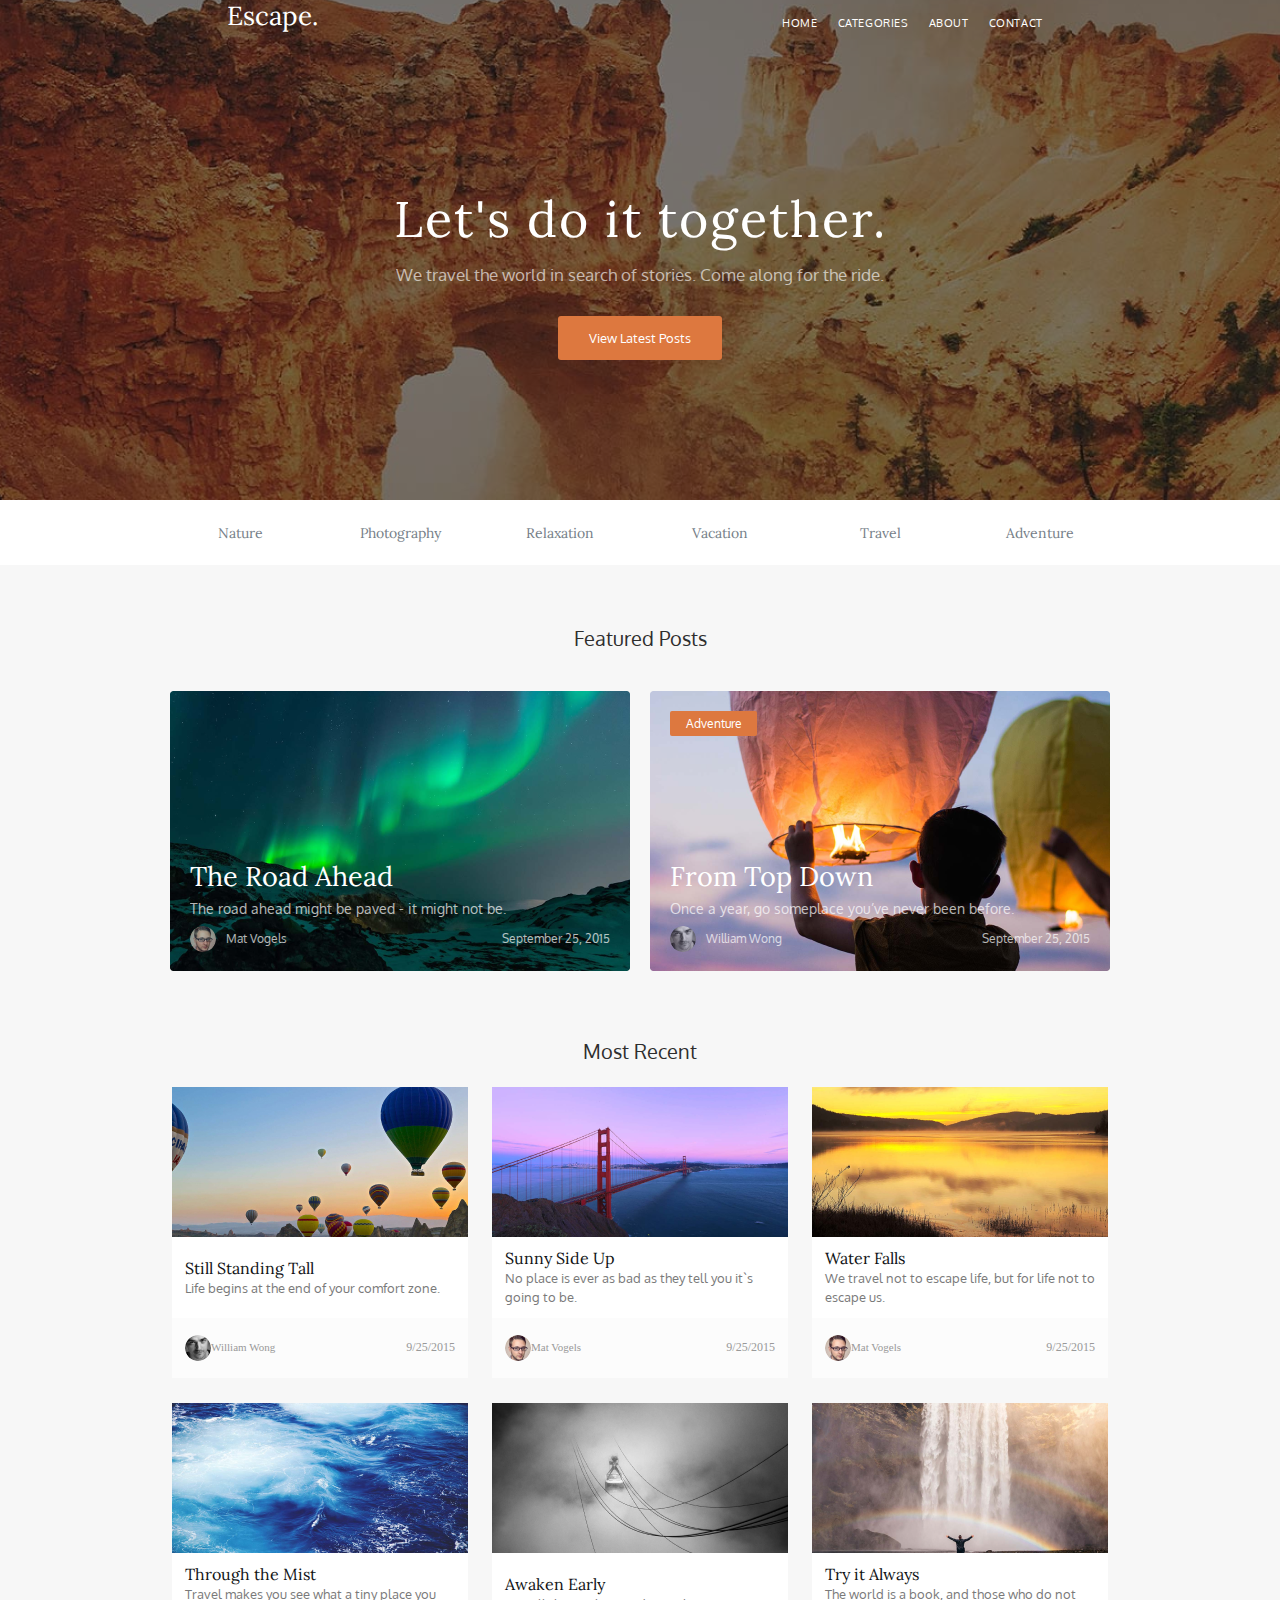
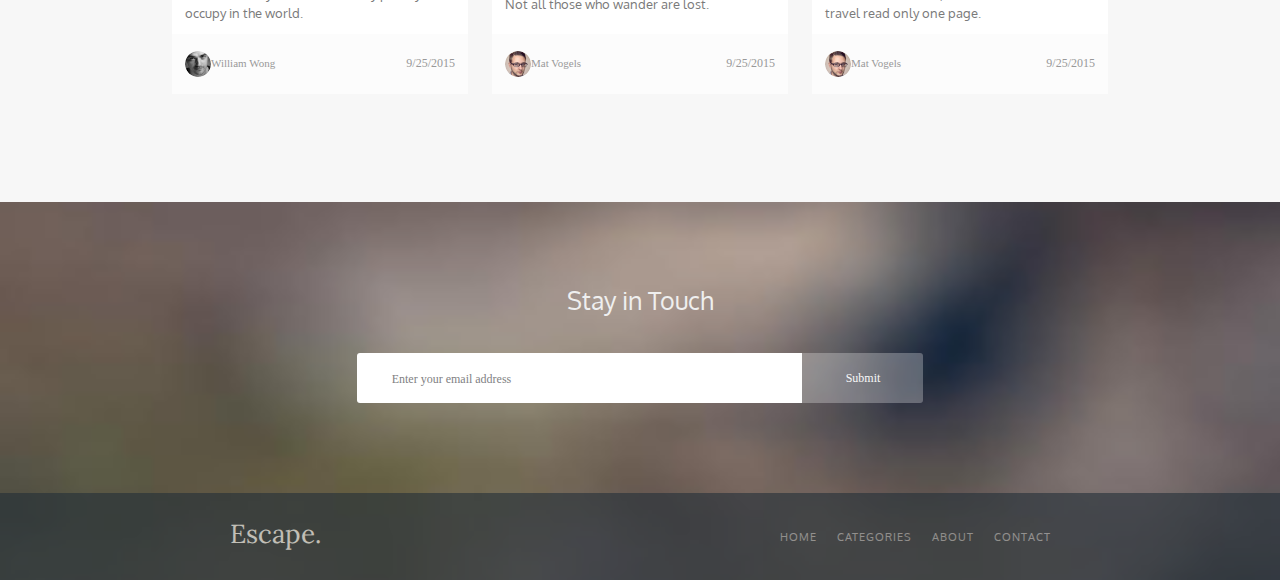
==== commit da6d582a: "lab4" ====
--- a/lab2/index.html
+++ b/lab2/index.html
@@ -11,105 +11,172 @@
         <link href="https://fonts.googleapis.com/css2?family=Lora&family=Oxygen:wght@300&display=swap" rel="stylesheet">
     </head>
     <body>
-        <header>
-            <div class="menu">
-                <p class="menu__p">Escape</p>
-                <nav class="menu__nav">
-                    <a class="menu__a" href="#">Home</a>
-                    <a class="menu__a" href="#">Categories</a>
-                    <a class="menu__a" href="#">About</a>
-                    <a class="menu__a" href="#">Contact</a>
-                </nav>
-                <h1 class="menu__h1">Let's do it together</h1>
-                <span class="menu__span">We travel the world in search of stories. Come along for the ride.</span>
-                <button class="menu__button" type="button">View Latest Posts</button>
-                <nav class="menu__nav">
-                    <a  class="menu__a" href="#">Nature</a>
-                    <a  class="menu__a" href="#">Photography</a>
-                    <a  class="menu__a" href="#">Relaxation</a>
-                    <a  class="menu__a" href="#">Vacation</a>
-                    <a  class="menu__a" href="#">Travel</a>
-                    <a  class="menu__a" href="#">Adventure</a>
+        <header class="header">
+            <div class="header__navbar">
+                <p class="header__title">Escape.</p>
+                <nav class="header__nav">
+                    <a class="header__link" href="#">Home</a>
+                    <a class="header__link" href="#">Categories</a>
+                    <a class="header__link" href="#">About</a>
+                    <a class="header__link" href="#">Contact</a>
                 </nav>
             </div>
+            <div class="intro">
+                <h1 class="intro__title">Let's do it together.</h1>
+                <span class="intro__text">We travel the world in search of stories. Come along for the ride.</span>
+                <button class="intro__button" type="button">View Latest Posts</button>
+            </div>
         </header>
+        <div class="categories">
+            <nav class="menu__nav">
+                <a  class="menu__link" href="#">Nature</a>
+                <a  class="menu__link" href="#">Photography</a>
+                <a  class="menu__link" href="#">Relaxation</a>
+                <a  class="menu__link" href="#">Vacation</a>
+                <a  class="menu__link" href="#">Travel</a>
+                <a  class="menu__link" href="#">Adventure</a>
+            </nav>
+        </div>
         <!-- По бэм: dont use tags in class names, _ mofidier - sostavnoe name  -->
-        <div class="featured_posts">
-            <h2 class="featured_posts__h2">Featured Posts</h2>
-            <div class="featured_post1">
-                <a class="featured_posts__a" href="the-road-ahead.html">The Road Ahead</a>
-                <p class="featured_posts__p">The road ahead might be paved - it might not be.</p>
-                <img src="../lab2/img/av/av1.png" alt="#">
-                <span class="featured_posts__span">Mat Vogels</span>
-                <span class="featured_posts__span">September 25, 2015</span>
+        <section class="section">
+            <div class="featured-posts">
+                <h2 class="featured-posts__title">Featured Posts</h2>
+                <div class="line"></div>
+                    <div class="featured-posts__items">
+                        <div class="featured-post featured-post_first">
+                            <div class="featured-post__container">
+                                <h3 class="featured-post__title">The Road Ahead</h3>
+                                <p class="featured-post__text">The road ahead might be paved - it might not be.</p>
+                                <div class="featured-post__info">
+                                    <div class="featured-post__info-wrap">
+                                        <img class="featured-post__image" src="img/av/MatVogels.png" alt="Mat Vogels">
+                                        <span class="featured-post__author">Mat Vogels</span>
+                                    </div>
+                                <span class="featured-post__date">September 25, 2015</span>
+                            </div>
+                        </div>
+                    </div>
+                    <div class="featured-post featured-post_second">
+                        <button class="feature-post__category_button">Adventure</button>
+                        <div class="featured-post__container">
+                            <h3 class="featured-post__title">From Top Down</h3>
+                            <p class="featured-post__text">Once a year, go someplace you’ve never been before.</p>
+                            <div class="featured-post__info">
+                                <div class="featured-post__info-wrap">
+                                    <img class="featured-post__image" src="img/av/WilliamWong.png" alt="William Wong">
+                                    <span class="featured-post__author">William Wong</span>
+                                </div>
+                                <span class="featured-post__date">September 25, 2015</span>
+                            </div>
+                        </div>
+                    </div>
+                </div>
             </div>
-            <div class="featured_post2">
-                <a class="featured_posts__a" href="#">From Top Down</a>
-                <p class="featured_posts__p">Once a year, go someplace you've never been before.</p>
-                <img src="../lab2/img/av/av2.png" alt="#">
-                <span class="featured_posts__span">William Wong</span>
-                <span class="featured_posts__span">September 25, 2015</span>
+            <div class="most-recent">
+                <h2 class="most-recent__title">Most Recent</h2>
+                <div class="most-recent__items">
+                    <div class="recent-item">
+                        <img src = "img/posts/post1.jpg" class="recent-item__image" alt="#">
+                        <div class="recent-item__main">
+                            <a class="recent-item__title" href="#">Still Standing Tall</a>
+                            <p class="recent-item__text">Life begins at the end of your comfort zone.</p>
+                        </div>
+                        <div class="recent-item__info">
+                            <div class="recent-item__author">
+                                <img src = "img/av/WilliamWong.png" class="recent-post__author-image" alt="#">
+                                <span class="recent-item__author-name">William Wong</span>
+                            </div> 
+                            <span class="recent-item__date">9/25/2015</span>
+                        </div>   
+                    </div>
+                    <div class="recent-item">
+                        <img src = "img/posts/post2.png" class="recent-item__image" alt="#">
+                        <div class="recent-item__main">
+                            <a class="recent-item__title" href="#">Sunny Side Up</a>
+                            <p class="recent-item__text">No place is ever as bad as they tell you it`s going to be.</p>
+                        </div>
+                        <div class="recent-item__info">
+                            <div class="recent-item__author">
+                                <img src = "img/av/MatVogels.png" class="recent-post__author-image" alt="#">
+                                <span class="recent-item__author-name">Mat Vogels</span>
+                            </div>      
+                            <span class="recent-item__date">9/25/2015</span>
+                        </div>
+                    </div>
+                    <div class="recent-item">
+                        <img src = "img/posts/post3.png" class="recent-item__image" alt="#">
+                        <div class="recent-item__main">
+                            <a class="recent-item__title" href="#">Water Falls</a>
+                            <p class="recent-item__text">We travel not to escape life, but for life not to escape us.</p>
+                        </div>
+                        <div class="recent-item__info">
+                            <div class="recent-item__author">
+                                <img src = "img/av/MatVogels.png" class="recent-post__author-image" alt="#">
+                                <span class="recent-item__author-name">Mat Vogels</span>
+                            </div>      
+                            <span class="recent-item__date">9/25/2015</span>
+                        </div>
+                    </div>
+                    <div class="recent-item">
+                        <img src = "img/posts/post4.png" class="recent-item__image" alt="#">
+                        <div class="recent-item__main">
+                            <a class="recent-item__title" href="#">Through the Mist</a>
+                            <p class="recent-item__text">Travel makes you see what a tiny place you occupy in the world.</p>
+                        </div>
+                        <div class="recent-item__info">
+                            <div class="recent-item__author">
+                                <img src = "img/av/WilliamWong.png" class="recent-post__author-image" alt="#">
+                                <span class="recent-item__author-name">William Wong</span>
+                            </div>      
+                            <span class="recent-item__date">9/25/2015</span>
+                        </div>   
+                    </div>
+                    <div class="recent-item">
+                        <img src = "img/posts/post5.png" class="recent-item__image" alt="#">
+                        <div class="recent-item__main">
+                            <a class="recent-item__title" href="#">Awaken Early</a>
+                            <p class="recent-item__text">Not all those who wander are lost.</p>
+                        </div>
+                        <div class="recent-item__info">
+                            <div class="recent-item__author">
+                                <img src = "img/av/MatVogels.png" class="recent-post__author-image" alt="#">
+                                <span class="recent-item__author-name">Mat Vogels</span>
+                            </div>      
+                            <span class="recent-item__date">9/25/2015</span>
+                        </div>     
+                    </div>
+                    <div class="recent-item">
+                        <img src = "img/posts/post6.png" class="recent-item__image" alt="#">
+                        <div class="recent-item__main">
+                            <a class="recent-item__title" href="#">Try it Always</a>
+                            <p class="recent-item__text">The world is a book, and those who do not travel read only one page.</p>
+                        </div>
+                        <div class="recent-item__info">
+                            <div class="recent-item__author">
+                                <img src = "img/av/MatVogels.png" class="recent-post__author-image" alt="#">
+                                <span class="recent-item__author-name">Mat Vogels</span>
+                            </div>      
+                            <span class="recent-item__date">9/25/2015</span>
+                        </div>
+                    </div>
+                </div>
             </div>
-        </div> 
-        <div class="most_recent">
-            <h2 class="most_recent__h2">Most Recent</h2>
-            <div class="most_recent_post">
-                <img src = "img/posts/post1.jpg" alt="#">
-                <a class="most_recent_post__a" href="#">Still Standing Tall</a>
-                <p class="most_recent_post__p">Life begins at the end of your comfort zone.</p>
-                <img src = "img/av/av2.png" alt="#">
-                <span class="most_recent_post__span">William Wong</span>
-                <span class="most_recent_post__span">9/25/2015</span>
-            </div>
-            <div class="most_recent_post">
-                <img src = "img/posts/post2.png" alt="#">
-                <a class="most_recent_post__a" href="#">Sunny Side Up</a>
-                <p class="most_recent_post__p">No place is ever as bad as they tell you it`s going to be.</p>
-                <img src = "img/av/av1.png" alt="#">
-                <span class="most_recent_post__span">Mat Vogels</span>
-                <span class="most_recent_post__span">9/25/2015</span>
-            </div>
-            <div class="most_recent_post">
-                <img src = "img/posts/post3.png" alt="#">
-                <a class="most_recent_post__a" href="#">Water Falls</a>
-                <p class="most_recent_post__p">We travel not to escape life, but for life not to escape us.</p>
-                <img src = "img/av/av1.png" alt="#">
-                <span class="most_recent_post__span">Mat Vogels</span>
-                <span class="most_recent_post__span">9/25/2015</span>
-            </div>
-            <div class="most_recent_post">
-                <img src = "img/posts/post4.png" alt="#">
-                <a class="most_recent_post__a" href="#">Through the Mist</a>
-                <p class="most_recent_post__p">Travel makes you see what a tiny place you occupy in the world.</p>
-                <img src = "img/av/av2.png" alt="#">
-                <span class="most_recent_post__span">William Wong</span>
-                <span class="most_recent_post__span">9/25/2015</span>
-            </div>
-            <div class="most_recent_post">
-                <img src = "img/posts/post5.png" alt="#">
-                <a class="most_recent_post__a" href="#">Awaken Early</a>
-                <p class="most_recent_post__p">Not all those who wander are lost.</p>
-                <img src = "img/av/av1.png" alt="#">
-                <span class="most_recent_post__span">Mat Vogels</span>
-                <span class="most_recent_post__span">9/25/2015</span>
-            </div>
-            <div class="most_recent_post">
-                <img src = "img/posts/post6.png" alt="#">
-                <a class="most_recent_post__a" href="#">Try it Always</a>
-                <p class="most_recent_post__p">The world is a book, and those who do not travel read only one page.</p>
-                <img src = "img/av/av1.png" alt="#">
-                <span class="most_recent_post__span">Mat Vogels</span>
-                <span class="most_recent_post__span">9/25/2015</span>
-            </div>
-        </div>      
-        <footer>
-            <div class="footer">
-                <p class="footer__p">Escape</p>
+        </section>
+        <footer class="footer">
+            <form class="contact">
+                <span class="contact__title">Stay in Touch</span>
+                <div class="contact__fields">
+                    <input class="contact__email" id="email" type="email" placeholder="Enter your email address">
+                    <button class="contact_button" type="submit">Submit</button>
+                </div>
+            </form>
+            <div class="footer__navbar">
+                <span class="footer__title">Escape.</span>
                 <nav class="footer__nav">
-                    <a class="footer__a" href="#">Home</a>
-                    <a class="footer__a" href="#">Categories</a>
-                    <a class="footer__a" href="#">About</a>
-                    <a class="footer__a" href="#">Contact</a>
+                    <a class="footer__link" href="#">Home</a>
+                    <a class="footer__link" href="#">Categories</a>
+                    <a class="footer__link" href="#">About</a>
+                    <a class="footer__link" href="#">Contact</a>
                 </nav>
             </div>
         </footer>
--- a/lab2/css/index.css
+++ b/lab2/css/index.css
@@ -3,212 +3,394 @@
     padding: 0;
 }
 
-body
-{
-    margin: 0;
-    padding: 0;
-}
-
-header
-{
-    background-image: url("../img/menu_background.png");
-    height: 550px;
-    width: 1440px;
+.header{
+    background: url("../img/header_background.png");
+    border-radius: 0px;
+    background-position: center;
     background-repeat: no-repeat;
-    color: white;
-    left: 0%;
-    right: 0%;
-    top: 0px;
-}
-
-a
-{
-    text-decoration: none;
-}
-
-h2 
-{
-    font-family: 'Oxygen', normal;
-    font-weight: 400;
-    font-size: 20px;
-    line-height: 27px;
-    text-align: center;
-    letter-spacing: 2px;
-}
-
-.menu__p 
-{
+    background-size: cover;
+    display: flex;
+    flex-direction: column;
+    color: #FFFFFF;
+    height: 500px;
+}
+
+.header__navbar{
+    padding: 3px 0 11px 0;
+    display: flex;
+    flex-flow: row wrap;
+    justify-content: space-around;
+}
+
+.header__title{
     font-family: 'Lora', normal;
     font-weight: 400;
     font-size: 26px;
     line-height: 26px;
 }
 
-.menu__nav
-{
+.header__nav{
     font-family: 'Oxygen', normal;
     font-weight: 400;
     font-size: 11px;
     line-height: 20px;
     letter-spacing: 0.6px;
     text-transform: uppercase;
-}
-
-.menu__a{
-    color: white;
-    opacity: 0.6;
-}
-
-.menu__h1 
-{
-    font-family: 'Lora', normal;
-    font-weight: 400;
-    font-size: 50px;
-    line-height: 51px;
+    display: flex;
+    flex-flow: row nowrap;
+}
+
+a.header__link{
+    color: #FFFFFF;
+    text-decoration: none;
+    margin: 10px
+}
+
+.intro{
+    height: 159px;
+    display: flex;
+    flex-direction: column;
+    align-items: center;
+    justify-content: center;
+    margin: auto;
+}
+
+.intro__title{
+    font: normal 400 50px/51px 'Lora', serif;
+    letter-spacing: 2px;
+}
+
+.intro__text{
+    font: normal 400 17px/20px 'Oxygen', serif;
+    margin: 20px 0 31px 0;
     text-align: center;
-    letter-spacing: 2px;
-}
-
-.menu__span
-{
-    font-family: 'Oxygen', normal;
-    font-weight: 400;
-    font-size: 17px;
-    line-height: 20px;
-    opacity: 0.6;
-}
-
-.menu__button
-{
-    font-family: 'Oxygen', normal;
-    font-weight: 400;
-    font-size: 13px;
-    line-height: 20px;
-
-    height: 44px;
-    width: 167px;
-
+    color: #FFFFFF;
+    opacity: 0.63;
+}
+
+.intro__button{
+    padding: 12px 31px;
     background: #DD783F;
     border-radius: 3px;
+    border-style: none;
+    font: normal 400 13px/20px 'Oxygen', serif;
     text-align: center;
-    color: white;
-
-
-
-}
-
-.categories 
-{
-    /* difference between ser-f and san-serif*/
-    /* font-family: 'Lora', serif;
-    font-style: normal;
-    font-weight: 400;
-    font-size: 14px;
-    line-height: 20px; */
-    font: 14px/20px 'Lora', serif;
+    color: #FFFFFF;
+}
+
+.categories{
+    height: 65px;
+    background: #FFFFFF;
+    display: flex;
+    justify-content: center;
+    align-items: center;
+}
+
+.menu__nav {
+    height: 46px;
+    display: flex;
+    flex-wrap: wrap;
+    justify-content: center;
+    align-items: center;
+    gap: 10px 21px;
+}
+
+.menu__link {
+    width: 139px;
+    font: normal 400 14px/20px 'Lora', serif;
     text-align: center;
     color: #768088;
-}
-
-.featured_post
-{
-   
-    background-repeat: no-repeat;
+    text-decoration: none;
+}
+
+.section {
+    background: #F7F7F7;
+    display: flex;
+    flex-direction: column;
+    align-items: center;
+    justify-content: center;
+}
+.featured-post {
+    display: flex;
+    flex-direction: column;
+    justify-content: flex-end;
+    width: 460px;
     height: 280px;
-    color: white;
-}
-/* change to modifier */
-.featured-post_background_northen-lights {
-    background-image: url("../img/posts/featuredPost1.png");
-}
-
-.featured_post2
-{
-    background-image: url("../img/posts/featuredPost2.png");
-    background-repeat: no-repeat;
-    height: 280px;
-    color: white;
-}
-
-.featured_posts__a 
-{
-    font-family: 'Lora', normal;
-    font-weight: 400;
-    font-size: 27px;
-    line-height: 30px;
-    color: white;  
-}
-
-.featured_posts__p
-{
-    font-family: 'Oxygen', normal;
-    font-weight: 400;
-    font-size: 14px;
-    line-height: 25px;
-    opacity: .7;
-}
-
-.featured_posts__span
-{
-    font-family: 'Oxygen', normal;
-    font-weight: 400;
+    border-radius: 3px;
+    margin: 0 auto;
+}
+
+.featured-post__container {
+    display: flex;
+    flex-direction: column;
+    justify-content: flex-end;
+    padding: 0 20px 15px 20px;
+}
+
+.featured-posts__title {
+    font: normal 400 20px/27px 'Oxygen', serif;
+    color: #2E2E2E;
+}
+
+.featured-post__title{
+    font: normal 400 27px/40px 'Lora', serif;
+    color: #FFFFFF;
+}
+
+.featured-post__text {
+    font: normal 400 14px/25px 'Oxygen', serif;
+    color: #FFFFFF;
+    opacity: 0.7;
+}
+
+.featured-post__info {
+    height: 35px;
+    display: flex;
+    align-items: center;
+    justify-content: space-between;
+    font: normal 400 12px/35px 'Oxygen', serif;
+    color: #FFFFFF;
+    opacity: 0.7;
+    
+}
+
+.featured-post__info-wrap {
+    display: flex;
+    align-items: center;
+    gap: 10px;
+}
+
+.featured-post__image {
+    height: 26px;
+    border-radius: 60px;
+}
+
+.featured-post__category-text {
+    font: normal 400 12px/13px 'Oxygen', serif;
+    text-transform: uppercase;
+    color: #FFFFFF;
+}
+
+.featured-post_first {
+    background: url("../img/posts/theRoadAheadPost.png") no-repeat;
+}
+
+.featured-post_second {
+    background: url("../img/posts/fromTopDownPost.png") no-repeat;
+}
+
+.featured-posts {
+    padding-top: 60px;
+    display: flex;
+    flex-direction: column;
+    justify-content: center;
+    align-items: center;
+    gap: 16px;
+}
+
+.featured-posts__items {
+    display: flex;
+    flex-flow: row wrap;
+    gap: 20px;
+    padding: 7px 10px;
+}
+
+.feature-post__category_button{
+    font: normal 400 12px/13px 'Oxygen', serif;
+    background: #DD783F;
+    border-radius: 2px;
+    align-self: self-start;
+    border-style: none;
+    color: #FFFFFF;
+    margin: 20px 0 120px 20px;
+    height: 26px;
+    width: 87px;
+}
+
+.most-recent__title{
+    font: normal 400 20px/27px 'Oxygen', serif;
+    color: #2E2E2E;
+}
+
+.most-recent{
+    padding-top: 60px;
+    display: flex;
+    flex-direction: column;
+    justify-content: center;
+    align-items: center;
+    gap: 16px;
+    margin-bottom: 89px;
+}
+
+.most-recent__items {
+    display: flex;
+    flex-flow: row wrap;
+    justify-content: center;
+    align-items: center;
+    padding: 6px 12px 19px 12px;
+    gap: 25px 24px;
+    max-width: 940px;
+}
+
+.recent-item {
+    height: 291px;
+    background: #FFFFFF;
+    border-radius: 3px;
+    max-width: 296px;
+    display: flex;
+    flex-direction: column;
+    justify-content: space-between;
+}
+
+.recent-item__image {
+    height: 150px;
+    width: 100%;
+}
+
+.recent-item__title {
+    font: normal 400 16px/20px 'Lora', serif;
+    height: 21px;
+    font-size: 16px;
+    line-height: 21px;
+    color: #101315;
+}
+
+.recent-item__main{
+    padding: 0 13px 0 13px;
+}
+a.recent-item__title{
+    text-decoration: none;
+}
+.recent-item__text {
+    font: normal 400 13px/19px 'Oxygen', serif;
+    color: #7A7A7A;
+}
+
+.recent-item__info {
+    height: 48px;
+    background-color: #FCFCFC;
+    display: flex;
+    justify-content: space-between;
+    padding: 12px 13px 0 13px;
+}
+
+.recent-item__author {
+    height: 35px;
+    font-size: 11px;
+    line-height: 35px;
+    color: #999999;
+    display: flex;
+    align-items: center;
+}
+
+.recent-post__author-image {
+    height: 26px;
+    border-radius: 60px;
+}
+
+.recent-item__date {
+    height: 35px;
     font-size: 12px;
     line-height: 35px;
-    opacity: .7;
-}
-
-.most_recent_post__a
-{
-    font-family: 'Lora', normal;
-    font-weight: 400;
-    font-size: 16px;
-    line-height: 21px;
-    color: black;
-}
-
-.most_recent_post__p
-{
-    font-family: 'Oxygen', normal;
-    font-weight: 400;
-    font-size: 13px;
-    line-height: 19px;
-    color: #7A7A7A;
-}
-
-.most_recent_post__span
-{
-    font-family: 'Oxygen', normal;
-    font-weight: 400;
-    font-size: 11px;
-    line-height: 35px;  
     color: #999999;
 }
 
-footer
-{
-    background-image: url("../img/footer.png");
-    height: 89px;
-    width: 1440px;
-    color: white;
-}
-
-.footer__p
-{
-    font-family: 'Lora', normal;
-    font-weight: 400;
-    font-size: 26px;
-    line-height: 26px;
-}
-
-.footer__a
-{
-    font-family: 'Oxygen', normal;
-    font-weight: 400;
-    font-size: 11px;
-    line-height: 26px;
+.footer {
+    height: 378px;
+    background: url("../img/footer_background.png");
+    background-repeat: no-repeat;
+    background-size: cover;
+    border-radius: 0;
+    display: flex;
+    flex-flow: column nowrap;
+    align-items: center;
+    justify-content: flex-end;
+}
+
+.footer__navbar {
+    padding: 28px 0 27px 0;
+    background: #232F38;
+    opacity: 0.6;
+    display: flex;
+    flex-flow: row wrap;
+    justify-content: space-around;
+    width: 100%;
+}
+
+.footer__container {
+    height: 34px;
+}
+
+.footer__title {
+    font: normal 400 26px/26px 'Lora', serif;
+    color: #FFFFFF;
+}
+
+.footer__nav {
+    padding: 3px 0;
+    display: flex;
+    flex-flow: row nowrap;
+    justify-content: flex-end;
+    gap: 20px;
+}
+
+.footer__link {
+    font: normal 400 11px/26px 'Oxygen', serif;
     text-align: right;
     letter-spacing: 1px;
     text-transform: uppercase;
-    color: white;
-    opacity: .6;
+    color: #FFFFFF;
+    opacity: 0.6;
+}
+
+.contact {
+    padding: 20px 0 80px 0;
+    display: flex;
+    justify-content: center;
+    flex-direction: column;
+    align-items: center;
+}
+
+.contact__fields {
+    display: flex;
+    flex-flow: row wrap;
+    justify-content: center;
+    padding: 20px 0 10px 0;
+    row-gap: 10px;
+    
+}
+
+.contact__title {
+    font: normal 400 25px/30px 'Oxygen', serif;
+    display: block;
+    text-align: center;
+    color: #EFEFEF;
+    padding: 0 0 18px 0;
+}
+
+.contact__email {
+    background: #FFFFFF;
+    border-radius: 3px 0 0 3px;
+    padding: 0 35px;
+    width: 375px;
+    height: 50px;
+    border-style: none;
+}
+
+.contact__email::placeholder {
+    font: normal 400 12px/14px 'Roboto', serif;
+    color: #817F83;
+}
+
+.contact_button {
+    padding: 18px 43px 18px 44px;
+    background: rgba(255, 255, 255, 0.28);
+    border-radius: 0 3px 3px 0;
+    font: normal 400 12px/14px 'Roboto', serif;
+    color: #F8F8F8;
+    border-style: none;
+}
+
+a.footer__link{
+    text-decoration: none;
 }